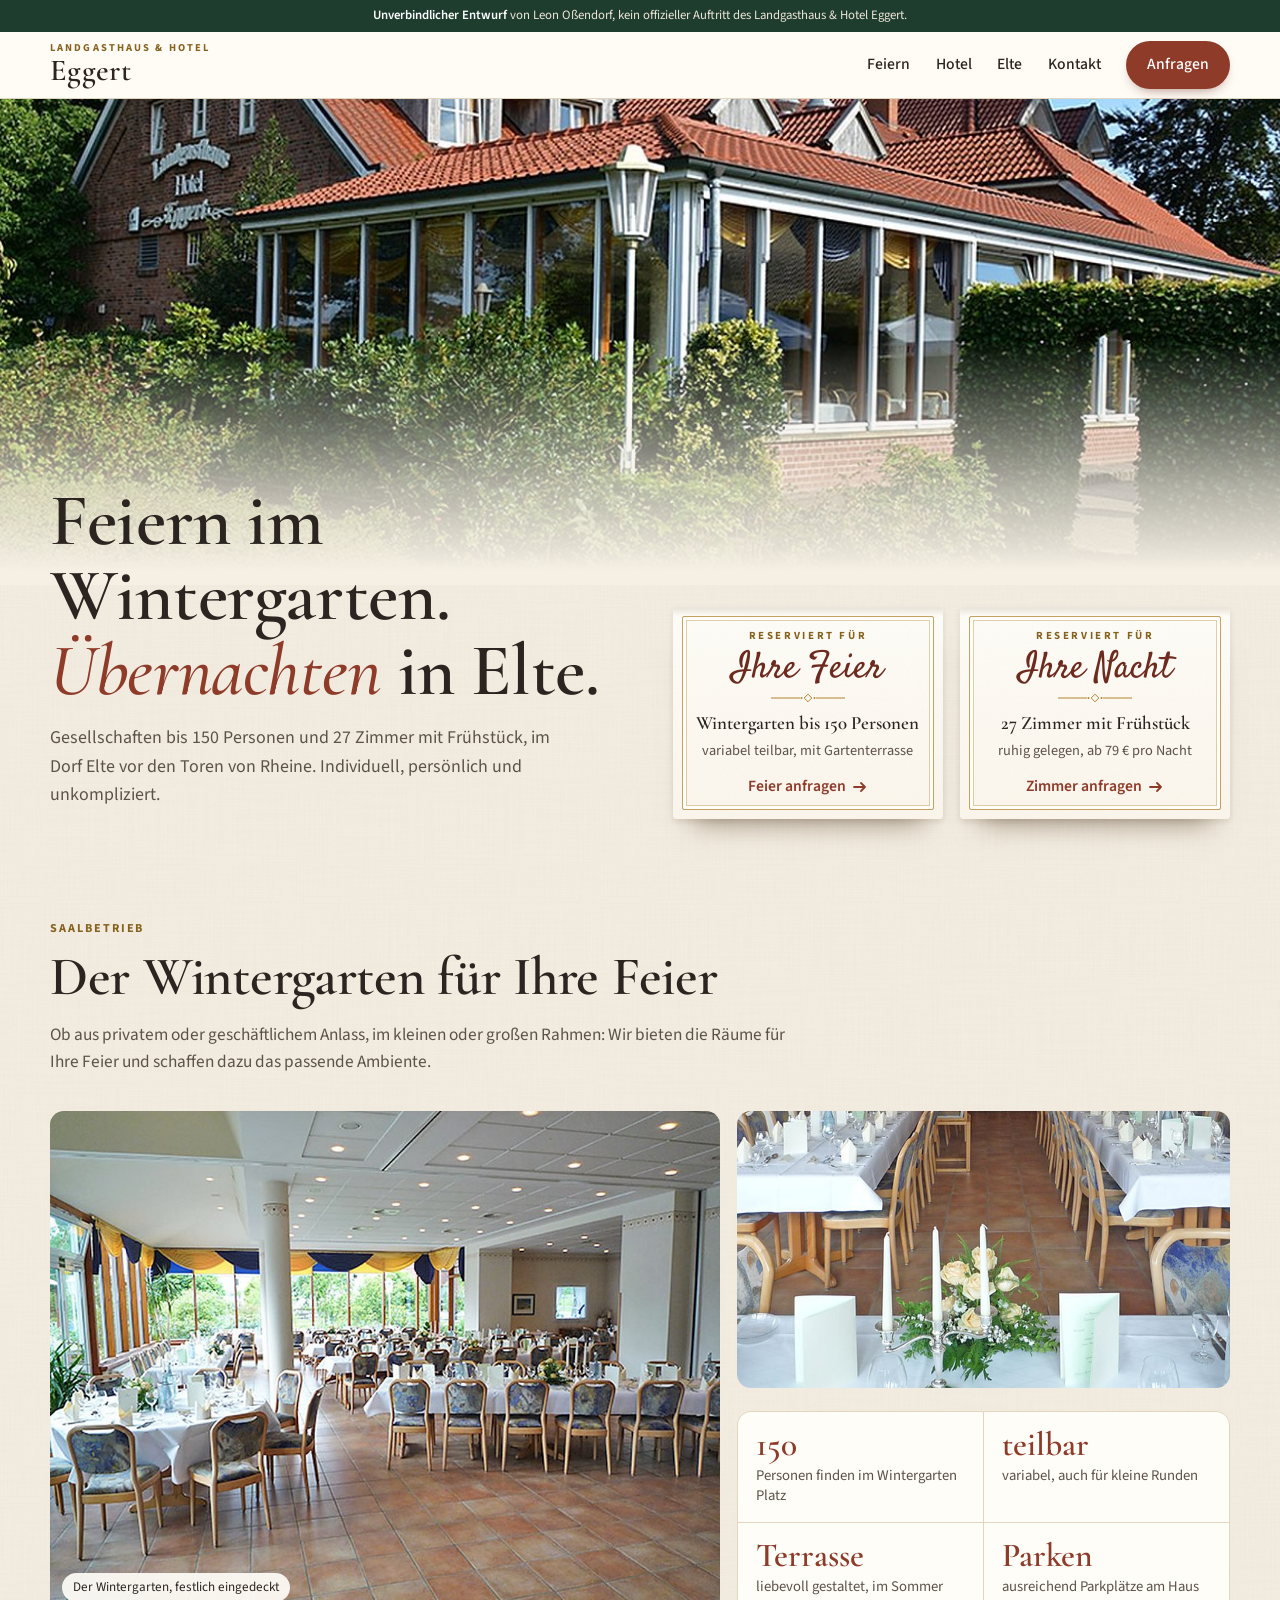
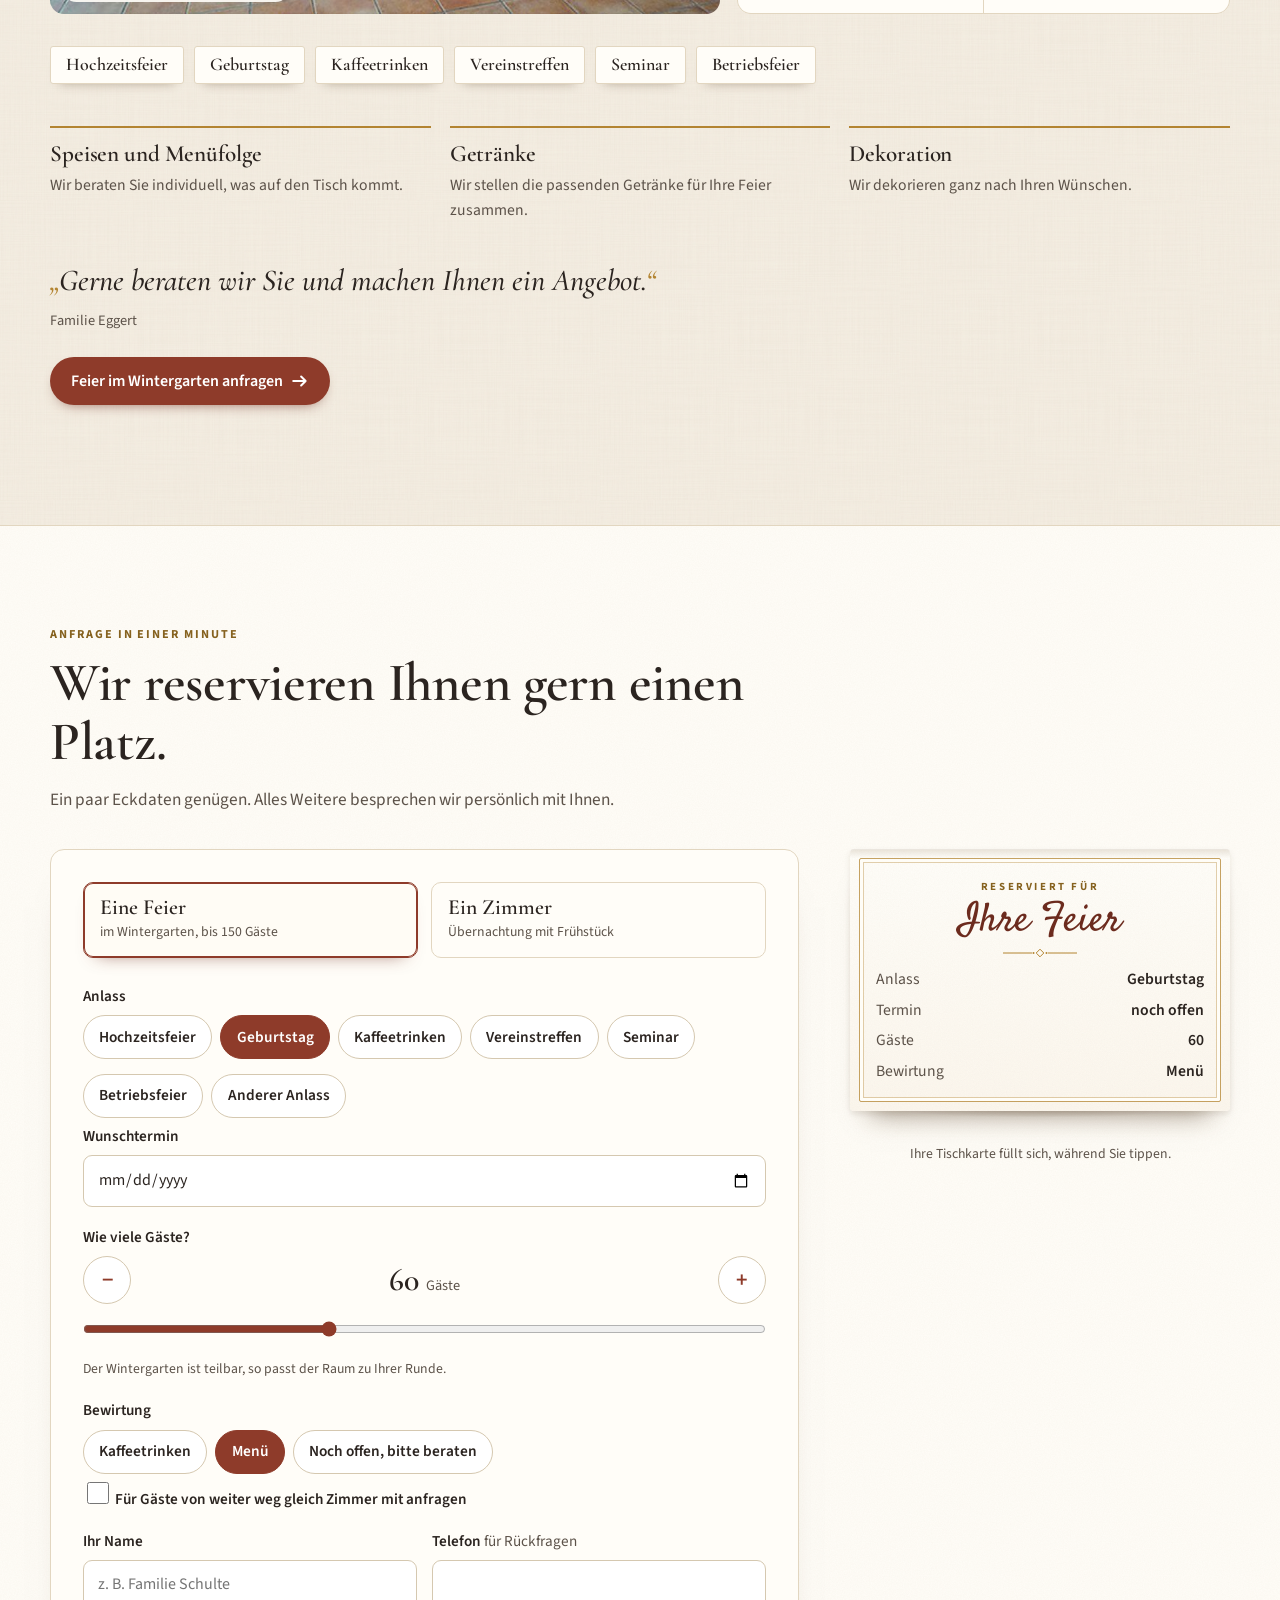
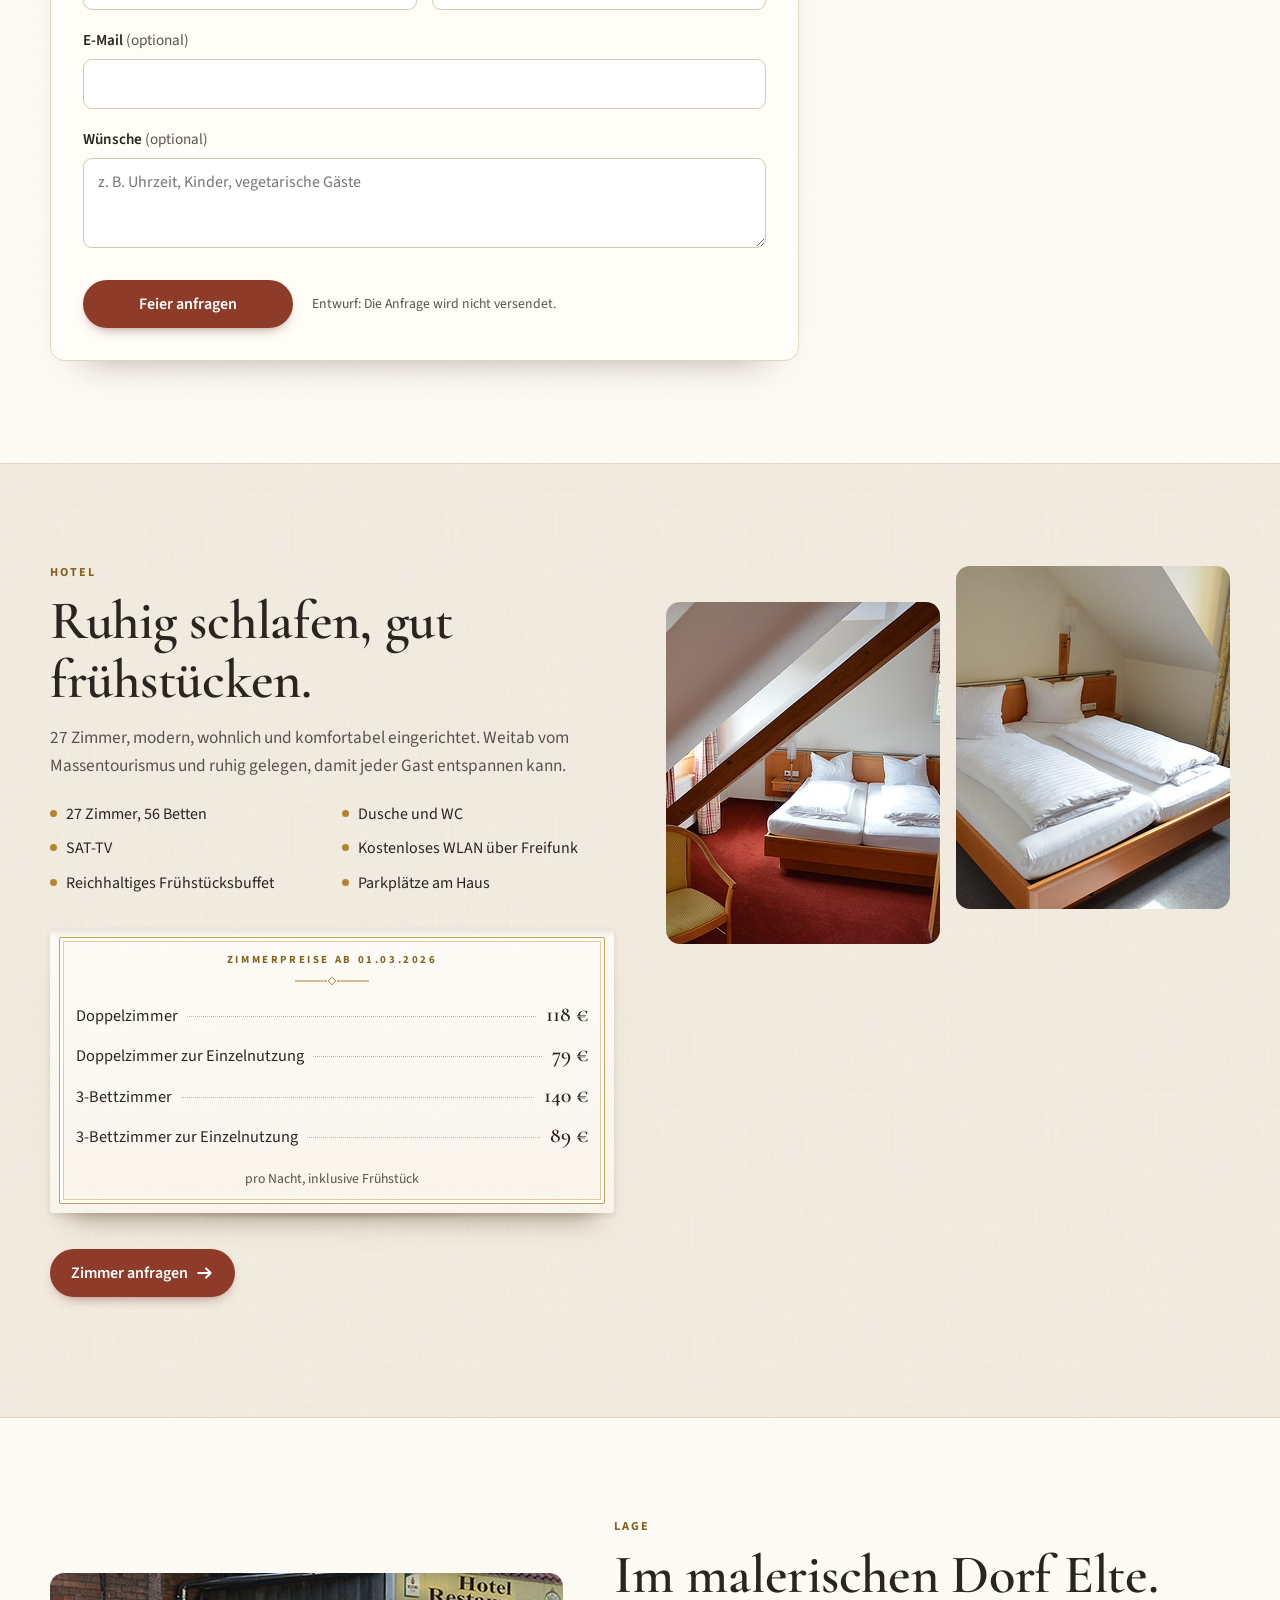
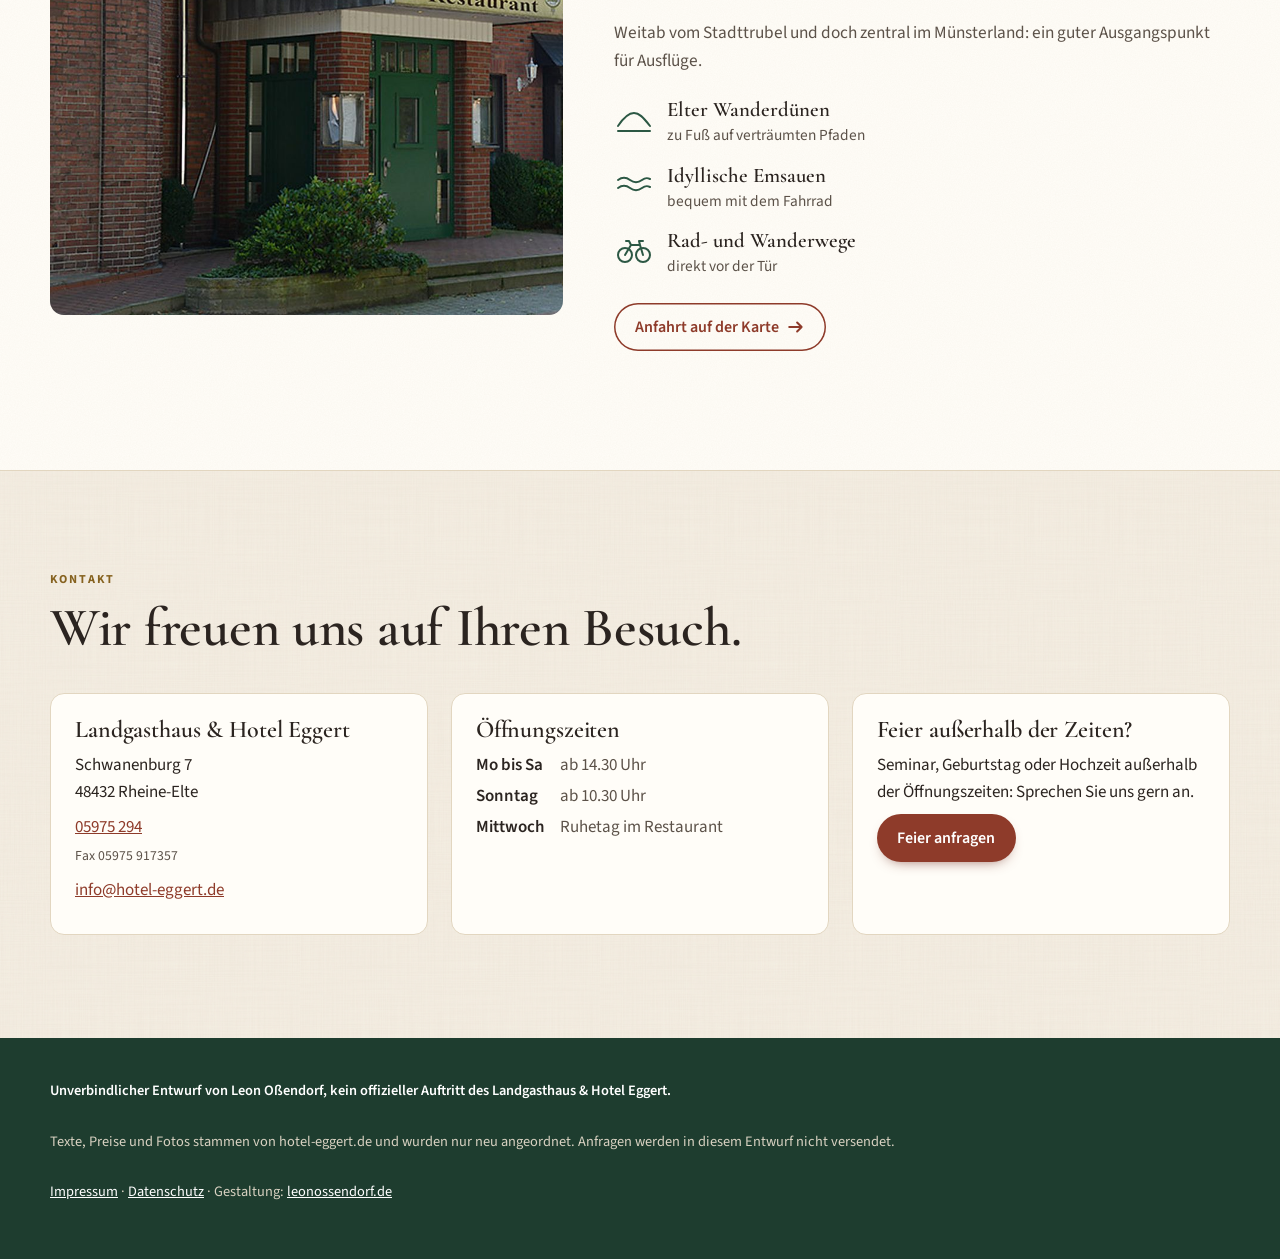
==== index.html @ f77e4fdc "Entwurf Landgasthaus & Hotel Eggert: Tischkarten-Seite mit Feier- und Zimmeranfrage Co-Authored-By: " ====
<!doctype html>
<html lang="de-DE">
<head>
<meta charset="utf-8">
<meta name="viewport" content="width=device-width, initial-scale=1">
<meta name="robots" content="noindex,nofollow">
<title>Landgasthaus &amp; Hotel Eggert, Elte: Feiern im Wintergarten und Übernachten (Entwurf)</title>
<meta name="description" content="Unverbindlicher Entwurf: Feiern im Wintergarten bis 150 Personen und 27 Hotelzimmer mit Frühstück im Landgasthaus & Hotel Eggert in Rheine-Elte.">
<meta name="theme-color" content="#FFFDF8">
<link rel="preload" href="fonts/cormorant.woff2" as="font" type="font/woff2" crossorigin>
<link rel="preload" href="fonts/satisfy.woff2" as="font" type="font/woff2" crossorigin>
<link rel="stylesheet" href="css/style.css">
<link rel="icon" href="data:image/svg+xml,%3Csvg xmlns='http://www.w3.org/2000/svg' viewBox='0 0 32 32'%3E%3Crect width='32' height='32' rx='6' fill='%238E3B2A'/%3E%3Ctext x='16' y='23' text-anchor='middle' font-family='Georgia' font-size='20' fill='%23fff'%3EE%3C/text%3E%3C/svg%3E">
</head>
<body>

<svg width="0" height="0" style="position:absolute" aria-hidden="true">
  <symbol id="zier" viewBox="0 0 74 10"><path d="M0 5h29M45 5h29" stroke="currentColor" stroke-width="1"/><path d="M37 1.2 40.8 5 37 8.8 33.2 5Z" fill="none" stroke="currentColor" stroke-width="1"/><circle cx="30.5" cy="5" r="1" fill="currentColor"/><circle cx="43.5" cy="5" r="1" fill="currentColor"/></symbol>
  <symbol id="pfeil" viewBox="0 0 16 16"><path d="M2 8h11M9 4l4 4-4 4" fill="none" stroke="currentColor" stroke-width="1.8" stroke-linecap="round" stroke-linejoin="round"/></symbol>
  <symbol id="telefon" viewBox="0 0 24 24"><path d="M6.6 3.5h2.6l1.5 4-2 1.3a11 11 0 0 0 6.5 6.5l1.3-2 4 1.5v2.6a2 2 0 0 1-2.2 2A16.5 16.5 0 0 1 4.6 5.7a2 2 0 0 1 2-2.2Z" fill="none" stroke="currentColor" stroke-width="1.8" stroke-linejoin="round"/></symbol>
  <symbol id="haken" viewBox="0 0 24 24"><circle cx="12" cy="12" r="10" fill="none" stroke="currentColor" stroke-width="1.6"/><path d="m7.5 12.3 3 3 6-6.3" fill="none" stroke="currentColor" stroke-width="1.8" stroke-linecap="round" stroke-linejoin="round"/></symbol>
</svg>

<div class="hinweis"><b>Unverbindlicher Entwurf</b> von Leon Oßendorf, kein offizieller Auftritt des Landgasthaus &amp; Hotel Eggert.</div>

<header class="kopf">
  <div class="wrap">
    <a class="marke" href="#start" aria-label="Landgasthaus und Hotel Eggert, zum Seitenanfang"><small>Landgasthaus &amp; Hotel</small><span>Eggert</span></a>
    <nav class="nav" aria-label="Hauptmenü">
      <a href="#wintergarten">Feiern</a>
      <a href="#hotel">Hotel</a>
      <a href="#elte">Elte</a>
      <a href="#kontakt">Kontakt</a>
      <a class="knopf" href="#anfrage" data-modus="feier">Anfragen</a>
    </nav>
    <a class="knopf hell tel" href="tel:+495975294"><svg aria-hidden="true"><use href="#telefon"/></svg>05975 294</a>
  </div>
</header>

<main id="start">
  <section class="hero" aria-labelledby="hero-titel">
    <div class="hero-bild">
      <img src="img/wintergarten-aussen.jpg" width="1400" height="474" alt="Der Wintergarten des Landgasthaus Eggert mit Klinkerhaus, Laterne und Hecke im Sommer">
    </div>
    <div class="wrap hero-inhalt">
      <div class="hero-text">
        <h1 id="hero-titel">Feiern im Wintergarten. <em>Übernachten</em> in Elte.</h1>
        <p class="lead">Gesellschaften bis 150 Personen und 27 Zimmer mit Frühstück, im Dorf Elte vor den Toren von Rheine. Individuell, persönlich und unkompliziert.</p>
      </div>
      <div class="karten">
        <a class="tischkarte" href="#anfrage" data-modus="feier">
          <span class="reserviert">Reserviert für</span>
          <span class="name">Ihre Feier</span>
          <svg class="zier" aria-hidden="true"><use href="#zier"/></svg>
          <span class="fakt">Wintergarten bis 150 Personen<small>variabel teilbar, mit Gartenterrasse</small></span>
          <span class="los">Feier anfragen <svg aria-hidden="true"><use href="#pfeil"/></svg></span>
        </a>
        <a class="tischkarte" href="#anfrage" data-modus="zimmer">
          <span class="reserviert">Reserviert für</span>
          <span class="name">Ihre Nacht</span>
          <svg class="zier" aria-hidden="true"><use href="#zier"/></svg>
          <span class="fakt">27 Zimmer mit Frühstück<small>ruhig gelegen, ab 79 € pro Nacht</small></span>
          <span class="los">Zimmer anfragen <svg aria-hidden="true"><use href="#pfeil"/></svg></span>
        </a>
      </div>
    </div>
  </section>

  <section class="abschnitt" id="wintergarten" aria-labelledby="wg-titel">
    <div class="wrap">
      <div class="kopfzeile">
        <span class="oberzeile">Saalbetrieb</span>
        <h2 id="wg-titel">Der Wintergarten für Ihre Feier</h2>
        <p>Ob aus privatem oder geschäftlichem Anlass, im kleinen oder großen Rahmen: Wir bieten die Räume für Ihre Feier und schaffen dazu das passende Ambiente.</p>
      </div>
      <div class="saal">
        <figure class="foto gross"><img src="img/wintergarten-saal.jpg" width="900" height="675" loading="lazy" alt="Festlich eingedeckte Tafeln im hellen Wintergarten"><figcaption>Der Wintergarten, festlich eingedeckt</figcaption></figure>
        <div class="saal-seite">
          <figure class="foto"><img src="img/festtafel.jpg" width="1400" height="474" loading="lazy" alt="Lange Festtafel mit weißen Tischdecken, Kerzen und Blumen"></figure>
          <div class="zahlen">
            <div><b>150</b><span>Personen finden im Wintergarten Platz</span></div>
            <div><b>teilbar</b><span>variabel, auch für kleine Runden</span></div>
            <div><b>Terrasse</b><span>liebevoll gestaltet, im Sommer</span></div>
            <div><b>Parken</b><span>ausreichend Parkplätze am Haus</span></div>
          </div>
        </div>
      </div>
      <ul class="anlaesse" aria-label="Anlässe">
        <li>Hochzeitsfeier</li><li>Geburtstag</li><li>Kaffeetrinken</li><li>Vereinstreffen</li><li>Seminar</li><li>Betriebsfeier</li>
      </ul>
      <div class="beratung">
        <div><h3>Speisen und Menüfolge</h3><p>Wir beraten Sie individuell, was auf den Tisch kommt.</p></div>
        <div><h3>Getränke</h3><p>Wir stellen die passenden Getränke für Ihre Feier zusammen.</p></div>
        <div><h3>Dekoration</h3><p>Wir dekorieren ganz nach Ihren Wünschen.</p></div>
      </div>
      <figure class="zitat"><blockquote>Gerne beraten wir Sie und machen Ihnen ein Angebot.</blockquote><figcaption>Familie Eggert</figcaption></figure>
      <p style="margin-top:1.6rem"><a class="knopf" href="#anfrage" data-modus="feier">Feier im Wintergarten anfragen <svg aria-hidden="true"><use href="#pfeil"/></svg></a></p>
    </div>
  </section>

  <section class="abschnitt papier" id="anfrage" aria-labelledby="anfrage-titel">
    <div class="wrap">
      <div class="kopfzeile">
        <span class="oberzeile">Anfrage in einer Minute</span>
        <h2 id="anfrage-titel">Wir reservieren Ihnen gern einen Platz.</h2>
        <p>Ein paar Eckdaten genügen. Alles Weitere besprechen wir persönlich mit Ihnen.</p>
      </div>
      <div class="anfrage-raster">
        <form class="formular" id="formular" novalidate>
          <div class="umschalter" role="group" aria-label="Was möchten Sie anfragen?">
            <button type="button" data-modus="feier" aria-pressed="true"><b>Eine Feier</b><span>im Wintergarten, bis 150 Gäste</span></button>
            <button type="button" data-modus="zimmer" aria-pressed="false"><b>Ein Zimmer</b><span>Übernachtung mit Frühstück</span></button>
          </div>

          <div data-teil="feier">
            <fieldset class="chips feld">
              <legend>Anlass</legend>
              <label><input type="radio" name="anlass" value="Hochzeitsfeier"><span>Hochzeitsfeier</span></label>
              <label><input type="radio" name="anlass" value="Geburtstag" checked><span>Geburtstag</span></label>
              <label><input type="radio" name="anlass" value="Kaffeetrinken"><span>Kaffeetrinken</span></label>
              <label><input type="radio" name="anlass" value="Vereinstreffen"><span>Vereinstreffen</span></label>
              <label><input type="radio" name="anlass" value="Seminar"><span>Seminar</span></label>
              <label><input type="radio" name="anlass" value="Betriebsfeier"><span>Betriebsfeier</span></label>
              <label><input type="radio" name="anlass" value="Anderer Anlass"><span>Anderer Anlass</span></label>
            </fieldset>
            <div class="feld">
              <label for="datum">Wunschtermin</label>
              <input type="date" id="datum" name="datum">
            </div>
            <div class="feld">
              <span class="label" id="gaeste-label">Wie viele Gäste?</span>
              <div class="gaeste">
                <button type="button" id="weniger" aria-label="Zehn Gäste weniger">−</button>
                <output id="gaeste-zahl" aria-live="polite" for="gaeste">60 <small>Gäste</small></output>
                <button type="button" id="mehr" aria-label="Zehn Gäste mehr">+</button>
              </div>
              <input type="range" id="gaeste" name="gaeste" min="10" max="150" step="5" value="60" aria-labelledby="gaeste-label">
              <p class="tipp" id="gaeste-tipp">Der Wintergarten ist teilbar, so passt der Raum zu Ihrer Runde.</p>
            </div>
            <fieldset class="chips feld">
              <legend>Bewirtung</legend>
              <label><input type="radio" name="essen" value="Kaffeetrinken"><span>Kaffeetrinken</span></label>
              <label><input type="radio" name="essen" value="Menü" checked><span>Menü</span></label>
              <label><input type="radio" name="essen" value="Bitte beraten"><span>Noch offen, bitte beraten</span></label>
            </fieldset>
            <div class="feld">
              <label class="check"><input type="checkbox" id="mitzimmer" name="mitzimmer"> <span>Für Gäste von weiter weg gleich Zimmer mit anfragen</span></label>
            </div>
          </div>

          <div data-teil="zimmer" hidden>
            <div class="zwei">
              <div class="feld"><label for="anreise">Anreise</label><input type="date" id="anreise" name="anreise"></div>
              <div class="feld"><label for="abreise">Abreise</label><input type="date" id="abreise" name="abreise"></div>
            </div>
            <div class="zwei">
              <div class="feld">
                <label for="zimmerart">Zimmer</label>
                <select id="zimmerart" name="zimmerart">
                  <option value="118" data-kurz="Doppelzimmer">Doppelzimmer (118 €)</option>
                  <option value="79" data-kurz="DZ zur Einzelnutzung">Doppelzimmer zur Einzelnutzung (79 €)</option>
                  <option value="140" data-kurz="3-Bettzimmer">3-Bettzimmer (140 €)</option>
                  <option value="89" data-kurz="3-Bett zur Einzelnutzung">3-Bettzimmer zur Einzelnutzung (89 €)</option>
                </select>
              </div>
              <div class="feld">
                <label for="anzahl">Anzahl Zimmer</label>
                <select id="anzahl" name="anzahl"><option>1</option><option>2</option><option>3</option><option>4</option><option>5</option><option>6</option><option>8</option><option>10</option></select>
              </div>
            </div>
            <p class="tipp klein" style="margin-top:-.4rem">Preise pro Zimmer und Nacht, inklusive reichhaltigem Frühstück.</p>
          </div>

          <div class="zwei">
            <div class="feld"><label for="name">Ihr Name</label><input type="text" id="name" name="name" autocomplete="name" placeholder="z. B. Familie Schulte"></div>
            <div class="feld"><label for="telefon">Telefon <span class="opt">für Rückfragen</span></label><input type="tel" id="telefon" name="telefon" autocomplete="tel"></div>
          </div>
          <div class="feld"><label for="mail">E-Mail <span class="opt">(optional)</span></label><input type="email" id="mail" name="mail" autocomplete="email"></div>
          <div class="feld"><label for="wunsch">Wünsche <span class="opt">(optional)</span></label><textarea id="wunsch" name="wunsch" placeholder="z. B. Uhrzeit, Kinder, vegetarische Gäste"></textarea></div>

          <div class="senden">
            <button class="knopf" type="submit" id="senden-knopf">Feier anfragen</button>
            <p class="klein">Entwurf: Die Anfrage wird nicht versendet.</p>
          </div>
          <div class="bestaetigt" id="bestaetigt" role="status" hidden>
            <svg aria-hidden="true"><use href="#haken"/></svg>
            <div><b>So käme Ihre Anfrage an.</b><br>Später landet sie sortiert bei info@hotel-eggert.de. In diesem Entwurf wird nichts verschickt.</div>
          </div>
        </form>

        <aside class="vorschau" aria-label="Ihre Tischkarte, Vorschau der Anfrage">
          <div class="tischkarte">
            <span class="reserviert" id="v-titel">Reserviert für</span>
            <span class="name" id="v-name">Ihre Feier</span>
            <svg class="zier" aria-hidden="true"><use href="#zier"/></svg>
            <dl id="v-liste"></dl>
            <div class="preis" id="v-preis" hidden><span>Richtwert inkl. Frühstück</span><b id="v-summe">–</b></div>
          </div>
          <div class="tischfuss" aria-hidden="true"></div>
          <p class="unter">Ihre Tischkarte füllt sich, während Sie tippen.</p>
        </aside>
      </div>
    </div>
  </section>

  <section class="abschnitt" id="hotel" aria-labelledby="hotel-titel">
    <div class="wrap hotel">
      <div>
        <span class="oberzeile">Hotel</span>
        <h2 id="hotel-titel">Ruhig schlafen, gut frühstücken.</h2>
        <p class="lead" style="color:var(--tinte-2);font-size:1.08rem;margin-top:.9rem">27 Zimmer, modern, wohnlich und komfortabel eingerichtet. Weitab vom Massentourismus und ruhig gelegen, damit jeder Gast entspannen kann.</p>
        <ul class="ausstattung">
          <li>27 Zimmer, 56 Betten</li>
          <li>Dusche und WC</li>
          <li>SAT-TV</li>
          <li>Kostenloses WLAN über Freifunk</li>
          <li>Reichhaltiges Frühstücksbuffet</li>
          <li>Parkplätze am Haus</li>
        </ul>
        <div class="preiskarte">
          <div class="tischkarte">
            <span class="reserviert">Zimmerpreise ab 01.03.2026</span>
            <svg class="zier" aria-hidden="true" style="margin-top:.6rem"><use href="#zier"/></svg>
            <ul class="preisliste">
              <li><span>Doppelzimmer</span><b>118 €</b></li>
              <li><span>Doppelzimmer zur Einzelnutzung</span><b>79 €</b></li>
              <li><span>3-Bettzimmer</span><b>140 €</b></li>
              <li><span>3-Bettzimmer zur Einzelnutzung</span><b>89 €</b></li>
            </ul>
            <p class="klein">pro Nacht, inklusive Frühstück</p>
          </div>
          <div class="tischfuss" aria-hidden="true"></div>
        </div>
        <p style="margin-top:1.4rem"><a class="knopf" href="#anfrage" data-modus="zimmer">Zimmer anfragen <svg aria-hidden="true"><use href="#pfeil"/></svg></a></p>
      </div>
      <div class="hotel-bilder">
        <figure class="foto"><img src="img/zimmer-1.jpg" width="900" height="675" loading="lazy" alt="Doppelzimmer mit Holzbalken und Sessel unter dem Dach"></figure>
        <figure class="foto"><img src="img/zimmer-2.jpg" width="900" height="675" loading="lazy" alt="Helles Doppelzimmer mit weißer Bettwäsche"></figure>
      </div>
    </div>
  </section>

  <section class="abschnitt papier" id="elte" aria-labelledby="elte-titel">
    <div class="wrap elte">
      <figure class="foto"><img src="img/eingang.jpg" width="900" height="575" loading="lazy" alt="Eingang des Landgasthaus Eggert mit grünen Türen und Klinkerfassade"></figure>
      <div>
        <span class="oberzeile">Lage</span>
        <h2 id="elte-titel">Im malerischen Dorf Elte.</h2>
        <p style="color:var(--tinte-2);font-size:1.08rem;margin-top:.9rem">Weitab vom Stadttrubel und doch zentral im Münsterland: ein guter Ausgangspunkt für Ausflüge.</p>
        <ul class="orte">
          <li><svg viewBox="0 0 40 40" aria-hidden="true"><path d="M4 28c6-9 11-13 16-13s9 4 16 13" fill="none" stroke="currentColor" stroke-width="2" stroke-linecap="round"/><path d="M4 33h32" stroke="currentColor" stroke-width="2" stroke-linecap="round"/></svg><div><b>Elter Wanderdünen</b><span>zu Fuß auf verträumten Pfaden</span></div></li>
          <li><svg viewBox="0 0 40 40" aria-hidden="true"><path d="M4 16c4-3 8-3 12 0s8 3 12 0 6-2 8-1M4 24c4-3 8-3 12 0s8 3 12 0 6-2 8-1" fill="none" stroke="currentColor" stroke-width="2" stroke-linecap="round"/></svg><div><b>Idyllische Emsauen</b><span>bequem mit dem Fahrrad</span></div></li>
          <li><svg viewBox="0 0 40 40" aria-hidden="true"><circle cx="11" cy="26" r="7" fill="none" stroke="currentColor" stroke-width="2"/><circle cx="29" cy="26" r="7" fill="none" stroke="currentColor" stroke-width="2"/><path d="M11 26l6-10h9l3 10M17 16l-2-4h-3M26 16l-1-4h4" fill="none" stroke="currentColor" stroke-width="2" stroke-linecap="round" stroke-linejoin="round"/></svg><div><b>Rad- und Wanderwege</b><span>direkt vor der Tür</span></div></li>
        </ul>
        <p style="margin-top:1.4rem"><a class="knopf hell" href="https://www.openstreetmap.org/search?query=Schwanenburg%207%2C%2048432%20Rheine" target="_blank" rel="noopener">Anfahrt auf der Karte <svg aria-hidden="true"><use href="#pfeil"/></svg></a></p>
      </div>
    </div>
  </section>

  <section class="abschnitt" id="kontakt" aria-labelledby="kontakt-titel">
    <div class="wrap">
      <div class="kopfzeile">
        <span class="oberzeile">Kontakt</span>
        <h2 id="kontakt-titel">Wir freuen uns auf Ihren Besuch.</h2>
      </div>
      <div class="kontakt">
        <div>
          <h3>Landgasthaus &amp; Hotel Eggert</h3>
          <p>Schwanenburg 7<br>48432 Rheine-Elte</p>
          <p><a href="tel:+495975294">05975 294</a><br><span class="klein">Fax 05975 917357</span></p>
          <p><a href="mailto:info@hotel-eggert.de">info@hotel-eggert.de</a></p>
        </div>
        <div>
          <h3>Öffnungszeiten</h3>
          <dl class="zeiten">
            <dt>Mo bis Sa</dt><dd>ab 14.30 Uhr</dd>
            <dt>Sonntag</dt><dd>ab 10.30 Uhr</dd>
            <dt>Mittwoch</dt><dd>Ruhetag im Restaurant</dd>
          </dl>
        </div>
        <div>
          <h3>Feier außerhalb der Zeiten?</h3>
          <p>Seminar, Geburtstag oder Hochzeit außerhalb der Öffnungszeiten: Sprechen Sie uns gern an.</p>
          <p><a class="knopf" href="#anfrage" data-modus="feier">Feier anfragen</a></p>
        </div>
      </div>
    </div>
  </section>
</main>

<footer class="fuss">
  <div class="wrap">
    <p class="entwurf">Unverbindlicher Entwurf von Leon Oßendorf, kein offizieller Auftritt des Landgasthaus &amp; Hotel Eggert.</p>
    <p>Texte, Preise und Fotos stammen von hotel-eggert.de und wurden nur neu angeordnet. Anfragen werden in diesem Entwurf nicht versendet.</p>
    <p><a href="impressum.html">Impressum</a> · <a href="datenschutz.html">Datenschutz</a> · Gestaltung: <a href="https://leonossendorf.de">leonossendorf.de</a></p>
  </div>
</footer>

<div class="daumen" id="daumen">
  <a class="knopf hell" href="tel:+495975294"><svg aria-hidden="true"><use href="#telefon"/></svg>Anrufen</a>
  <a class="knopf" href="#anfrage" data-modus="feier">Feier oder Zimmer anfragen</a>
</div>

<script src="js/main.js"></script>
</body>
</html>
---- css/style.css ----
@font-face { font-family: "Cormorant"; src: url("../fonts/cormorant.woff2") format("woff2"); font-weight: 300 700; font-display: swap; }
@font-face { font-family: "Cormorant"; src: url("../fonts/cormorant-italic.woff2") format("woff2"); font-weight: 300 700; font-style: italic; font-display: swap; }
@font-face { font-family: "Source Sans"; src: url("../fonts/sourcesans.woff2") format("woff2"); font-weight: 200 900; font-display: swap; }
@font-face { font-family: "Satisfy"; src: url("../fonts/satisfy.woff2") format("woff2"); font-weight: 400; font-display: swap; }

:root {
  --leinen: #F5EFE4;
  --leinen-2: #EDE4D4;
  --papier: #FFFDF8;
  --tinte: #2B2420;
  --tinte-2: #5C5249;
  --klinker: #8E3B2A;
  --klinker-d: #6C2B1E;
  --gold: #B38431;
  --gold-text: #86621F;
  --gold-hell: #DCC085;
  --tuer: #2C5844;
  --tuer-d: #1E3D2F;
  --rand: #E2D6C0;
  --papier-rauschen: url("data:image/svg+xml,%3Csvg xmlns='http://www.w3.org/2000/svg' width='240' height='240'%3E%3Cfilter id='n'%3E%3CfeTurbulence type='fractalNoise' baseFrequency='.85' numOctaves='3' stitchTiles='stitch'/%3E%3CfeColorMatrix values='0 0 0 0 .45 0 0 0 0 .36 0 0 0 0 .22 0 0 0 .06 0'/%3E%3C/filter%3E%3Crect width='240' height='240' filter='url(%23n)'/%3E%3C/svg%3E");
  --leinen-struktur: url("data:image/svg+xml,%3Csvg xmlns='http://www.w3.org/2000/svg' width='300' height='300'%3E%3Cfilter id='l'%3E%3CfeTurbulence type='fractalNoise' baseFrequency='.9 .012' numOctaves='2' seed='4' stitchTiles='stitch'/%3E%3CfeColorMatrix values='0 0 0 0 .5 0 0 0 0 .42 0 0 0 0 .3 0 0 0 .07 0'/%3E%3C/filter%3E%3Crect width='300' height='300' filter='url(%23l)'/%3E%3Crect width='300' height='300' filter='url(%23l)' transform='rotate(90 150 150)'/%3E%3C/svg%3E");
  --schatten-karte: 0 1px 0 rgba(255,255,255,.9) inset, 0 22px 26px -20px rgba(70,45,20,.55), 0 3px 6px rgba(70,45,20,.10);
  --rund: 14px;
}

* { box-sizing: border-box; }
html { scroll-behavior: smooth; -webkit-text-size-adjust: 100%; }
@media (prefers-reduced-motion: reduce) { html { scroll-behavior: auto; } *, *::before, *::after { animation: none !important; transition: none !important; } }
body { margin: 0; font: 400 17px/1.6 "Source Sans", system-ui, sans-serif; color: var(--tinte); background: var(--leinen) var(--leinen-struktur); }
img { max-width: 100%; display: block; }
a { color: var(--klinker); }
h1, h2, h3 { font-family: "Cormorant", Georgia, serif; font-weight: 600; line-height: 1.08; margin: 0; color: var(--tinte); letter-spacing: -.005em; }
h2 { font-size: clamp(2.2rem, 5.4vw, 3.4rem); }
h3 { font-size: 1.6rem; }
p { margin: 0 0 1em; }
.wrap { width: min(1180px, 100% - 40px); margin-inline: auto; }
.klein { font-size: .86rem; color: var(--tinte-2); }
.oberzeile { display: block; font: 700 .76rem/1.2 "Source Sans", sans-serif; letter-spacing: .16em; text-transform: uppercase; color: var(--gold-text); margin-bottom: .7rem; }
.sr { position: absolute; width: 1px; height: 1px; overflow: hidden; clip: rect(0 0 0 0); white-space: nowrap; }

/* Entwurf-Hinweis */
.hinweis { background: var(--tuer-d); color: #EDE6D6; font-size: .8rem; text-align: center; padding: .45rem 1rem; line-height: 1.35; }
.hinweis b { color: #fff; font-weight: 600; }

/* Kopf */
.kopf { position: sticky; top: 0; z-index: 30; background: rgba(255,253,248,.94); backdrop-filter: saturate(1.2) blur(8px); -webkit-backdrop-filter: saturate(1.2) blur(8px); border-bottom: 1px solid var(--rand); }
.kopf .wrap { display: flex; align-items: center; justify-content: space-between; gap: 1rem; min-height: 66px; }
.marke { text-decoration: none; color: var(--tinte); display: flex; flex-direction: column; line-height: 1; }
.marke small { font: 700 .66rem/1 "Source Sans", sans-serif; letter-spacing: .2em; text-transform: uppercase; color: var(--gold-text); }
.marke span { font: 600 1.9rem/1 "Cormorant", serif; margin-top: .2rem; letter-spacing: .01em; }
.nav { display: flex; align-items: center; gap: 1.6rem; }
.nav a { color: var(--tinte); text-decoration: none; font-weight: 500; font-size: .98rem; }
.nav a:hover { color: var(--klinker); }
.nav a.knopf, .nav a.knopf:hover { color: #fff; }
.knopf { display: inline-flex; align-items: center; justify-content: center; gap: .5rem; min-height: 48px; padding: .7rem 1.3rem; border-radius: 999px; border: 0; background: var(--klinker); color: #fff; font: 600 1rem/1 "Source Sans", sans-serif; text-decoration: none; cursor: pointer; transition: background-color .25s ease, transform .25s ease, box-shadow .25s ease; box-shadow: 0 6px 14px -8px rgba(110,43,30,.8); }
.knopf:hover { background: var(--klinker-d); transform: translateY(-1px); }
.knopf:focus-visible, .nav a:focus-visible, button:focus-visible, input:focus-visible, select:focus-visible, textarea:focus-visible { outline: 3px solid var(--gold); outline-offset: 2px; }
.knopf.hell { background: transparent; color: var(--klinker); box-shadow: inset 0 0 0 1.5px var(--klinker); }
.knopf.hell:hover { background: rgba(142,59,42,.07); }
.knopf svg { width: 18px; height: 18px; flex: none; }
.kopf .tel { display: none; }
@media (max-width: 900px) { .nav a:not(.knopf) { display: none; } }
@media (max-width: 560px) { .kopf .knopf { display: none; } .kopf .tel { display: inline-flex; min-height: 44px; padding: .55rem 1rem; } .marke span { font-size: 1.65rem; } }

/* Hero */
.hero { position: relative; }
.hero-bild { position: relative; height: clamp(210px, 38vw, 500px); overflow: hidden; }
.hero-bild img { width: 100%; height: 100%; object-fit: cover; object-position: 42% 55%; }
.hero-bild::after { content: ""; position: absolute; inset: 0; background: linear-gradient(180deg, rgba(245,239,228,0) 50%, rgba(245,239,228,.72) 80%, var(--leinen) 97%); }
.hero-bild .bildnachweis { position: absolute; right: 12px; top: 10px; z-index: 2; font-size: .7rem; color: #fff; background: rgba(30,25,20,.45); padding: .15rem .5rem; border-radius: 99px; }
.hero-inhalt { position: relative; margin-top: clamp(-130px, -8vw, -40px); z-index: 2; display: grid; grid-template-columns: 1.05fr 1fr; gap: clamp(1.4rem, 3vw, 3rem); align-items: end; }
.hero h1 { font-size: clamp(2.5rem, 6.2vw, 4.6rem); line-height: 1.02; font-weight: 600; }
.hero h1 em { font-style: italic; font-weight: 500; color: var(--klinker); }
.hero .lead { font-size: 1.12rem; color: var(--tinte-2); margin: 1rem 0 0; max-width: 33rem; }
.hero-text { padding-bottom: .6rem; }
.karten { display: grid; grid-template-columns: 1fr 1fr; gap: 1.1rem; }
@media (max-width: 900px) {
  .hero-inhalt { grid-template-columns: 1fr; margin-top: -54px; }
  .hero-bild { height: 230px; }
}
@media (max-width: 560px) {
  .hero-bild { height: 188px; }
  .hero h1 { font-size: 2.35rem; }
  .hero .lead { font-size: 1rem; margin-top: .6rem; }
  .karten { gap: .75rem; }
}

/* Tischkarte: das Leitmotiv */
.tischkarte { position: relative; display: block; text-decoration: none; color: var(--tinte); background: var(--papier-rauschen), linear-gradient(180deg, #FFFEFA 0%, #FCF7EE 100%); border-radius: 4px; padding: 1.55rem 1.25rem 1.25rem; box-shadow: var(--schatten-karte); transition: transform .35s cubic-bezier(.2,.7,.3,1), box-shadow .35s ease; }
.tischkarte::before { content: ""; position: absolute; left: 0; right: 0; top: 0; height: 9px; border-radius: 4px 4px 0 0; background: linear-gradient(180deg, rgba(120,88,44,.16), rgba(120,88,44,0)); pointer-events: none; }
.tischkarte::after { content: ""; position: absolute; inset: 9px; border: 1px solid rgba(179,132,49,.75); box-shadow: inset 0 0 0 3px #FFFDF7, inset 0 0 0 4px rgba(179,132,49,.38); border-radius: 2px; pointer-events: none; }
a.tischkarte:hover { transform: translateY(-3px); box-shadow: 0 1px 0 rgba(255,255,255,.9) inset, 0 28px 30px -22px rgba(70,45,20,.6), 0 4px 8px rgba(70,45,20,.12); }
.tischkarte .reserviert { display: block; text-align: center; font: 700 .68rem/1 "Source Sans", sans-serif; letter-spacing: .24em; text-transform: uppercase; color: var(--gold-text); }
.tischkarte .name { display: block; text-align: center; font: 400 2.3rem/1.15 "Satisfy", cursive; color: var(--klinker-d); margin: .35rem 0 .2rem; }
.tischkarte .zier { display: block; width: 74px; height: 10px; margin: 0 auto .55rem; color: var(--gold); }
.tischkarte .fakt { display: block; text-align: center; font: 600 1.18rem/1.25 "Cormorant", serif; color: var(--tinte); }
.tischkarte .fakt small { display: block; font: 400 .9rem/1.35 "Source Sans", sans-serif; color: var(--tinte-2); margin-top: .3rem; }
.tischkarte .los { display: flex; align-items: center; justify-content: center; gap: .4rem; margin-top: .9rem; font-weight: 600; color: var(--klinker); font-size: .98rem; }
.tischkarte .los svg { width: 16px; height: 16px; transition: transform .35s ease; }
a.tischkarte:hover .los svg { transform: translateX(3px); }
.hero .tischkarte { opacity: 0; transform: translateY(10px); animation: hinstellen .8s cubic-bezier(.2,.7,.3,1) forwards; }
.hero .tischkarte:nth-child(2) { animation-delay: .14s; }
.hero a.tischkarte:hover { transform: translateY(-3px); }
@keyframes hinstellen { to { opacity: 1; transform: none; } }
@media (max-width: 560px) {
  .tischkarte { padding: 1.2rem .8rem 1rem; }
  .tischkarte::after { inset: 7px; }
  .tischkarte .reserviert { font-size: .6rem; letter-spacing: .18em; }
  .tischkarte .name { font-size: 1.85rem; }
  .tischkarte .fakt { font-size: 1.02rem; }
  .hero .tischkarte .fakt small { display: none; }
  .tischkarte .los { font-size: .92rem; margin-top: .6rem; }
}

/* Abschnitte */
.abschnitt { padding: clamp(3.6rem, 8vw, 6.5rem) 0; }
.abschnitt.papier { background: var(--papier) var(--papier-rauschen); border-block: 1px solid var(--rand); }
.kopfzeile { max-width: 46rem; margin-bottom: 2.2rem; }
.kopfzeile p { color: var(--tinte-2); font-size: 1.08rem; margin-top: .9rem; }

/* Wintergarten */
.saal { display: grid; grid-template-columns: 1.35fr 1fr; gap: 1.4rem; align-items: stretch; }
.foto { position: relative; margin: 0; border-radius: var(--rund); overflow: hidden; background: var(--leinen-2); }
.foto img { width: 100%; height: 100%; object-fit: cover; }
.foto figcaption { position: absolute; left: 12px; bottom: 12px; background: rgba(255,253,248,.92); color: var(--tinte); font-size: .82rem; padding: .25rem .7rem; border-radius: 99px; }
.saal .gross { aspect-ratio: 4 / 3; }
.saal-seite { display: grid; grid-template-rows: auto 1fr; gap: 1.4rem; }
.saal-seite .foto { aspect-ratio: 16 / 9; }
.zahlen { display: grid; grid-template-columns: 1fr 1fr; gap: 1px; background: var(--rand); border: 1px solid var(--rand); border-radius: var(--rund); overflow: hidden; }
.zahlen div { background: var(--papier); padding: 1rem 1.1rem; }
.zahlen b { display: block; font: 600 2.1rem/1 "Cormorant", serif; color: var(--klinker); }
.zahlen span { font-size: .92rem; color: var(--tinte-2); line-height: 1.35; display: block; margin-top: .3rem; }
.anlaesse { display: flex; flex-wrap: wrap; gap: .6rem; margin: 2rem 0 0; padding: 0; list-style: none; }
.anlaesse li { background: var(--papier); border: 1px solid var(--rand); border-radius: 3px; padding: .45rem .95rem; font: 600 1.12rem/1.2 "Cormorant", serif; box-shadow: 0 8px 12px -10px rgba(70,45,20,.45); }
.beratung { margin-top: 2.6rem; display: grid; grid-template-columns: repeat(3, 1fr); gap: 1.2rem; }
.beratung div { border-top: 2px solid var(--gold); padding-top: .9rem; }
.beratung h3 { font-size: 1.45rem; }
.beratung p { color: var(--tinte-2); margin: .35rem 0 0; font-size: .98rem; }
.zitat { margin: 2.4rem 0 0; max-width: 40rem; }
.zitat blockquote { margin: 0; font: italic 500 clamp(1.4rem, 3vw, 1.9rem)/1.3 "Cormorant", serif; color: var(--tinte); }
.zitat blockquote::before { content: "„"; color: var(--gold); }
.zitat blockquote::after { content: "“"; color: var(--gold); }
.zitat figcaption { font-size: .9rem; color: var(--tinte-2); margin-top: .5rem; }
@media (max-width: 900px) { .saal { grid-template-columns: 1fr; } .beratung { grid-template-columns: 1fr; gap: 1rem; } }

/* Anfrage */
.anfrage-raster { display: grid; grid-template-columns: 1fr 380px; gap: clamp(1.5rem, 4vw, 3.5rem); align-items: start; }
.umschalter { display: grid; grid-template-columns: 1fr 1fr; gap: .8rem; margin-bottom: 1.6rem; }
.umschalter button { font: inherit; text-align: left; cursor: pointer; border: 1px solid var(--rand); background: var(--papier); border-radius: 10px; padding: .85rem 1rem; color: var(--tinte); display: flex; flex-direction: column; gap: .1rem; transition: border-color .25s ease, box-shadow .25s ease, background-color .25s ease; }
.umschalter button b { font: 600 1.35rem/1.1 "Cormorant", serif; }
.umschalter button span { font-size: .86rem; color: var(--tinte-2); }
.umschalter button[aria-pressed="true"] { border-color: var(--klinker); box-shadow: inset 0 0 0 1px var(--klinker), 0 10px 18px -14px rgba(110,43,30,.7); background: #FFFCF5; }
.formular { background: var(--papier); border: 1px solid var(--rand); border-radius: var(--rund); padding: clamp(1.2rem, 3vw, 2rem); box-shadow: 0 24px 40px -34px rgba(70,45,20,.6); }
.feld { margin-bottom: 1.15rem; }
.feld > label, .feld > .label { display: block; font-weight: 600; font-size: .95rem; margin-bottom: .4rem; }
.feld .opt { font-weight: 400; color: var(--tinte-2); }
input[type=text], input[type=tel], input[type=email], input[type=date], select, textarea { width: 100%; font: inherit; font-size: 1rem; color: var(--tinte); background: #fff; border: 1px solid #D5C8B0; border-radius: 9px; padding: .7rem .85rem; min-height: 48px; transition: border-color .2s ease, box-shadow .2s ease; }
input:focus, select:focus, textarea:focus { border-color: var(--gold); box-shadow: 0 0 0 3px rgba(179,132,49,.18); outline: none; }
textarea { min-height: 90px; resize: vertical; }
.zwei { display: grid; grid-template-columns: 1fr 1fr; gap: .9rem; }
.chips { display: flex; flex-wrap: wrap; gap: .5rem; border: 0; padding: 0; margin: 0; }
.chips legend { font-weight: 600; font-size: .95rem; margin-bottom: .45rem; padding: 0; }
.chips label { position: relative; cursor: pointer; }
.chips input { position: absolute; opacity: 0; inset: 0; margin: 0; cursor: pointer; }
.chips span { display: inline-flex; align-items: center; min-height: 44px; padding: .45rem .95rem; border-radius: 99px; border: 1px solid #D5C8B0; background: #fff; font-size: .96rem; transition: background-color .2s ease, border-color .2s ease, color .2s ease; }
.chips input:checked + span { background: var(--klinker); border-color: var(--klinker); color: #fff; }
.chips input:focus-visible + span { outline: 3px solid var(--gold); outline-offset: 2px; }
.gaeste { display: grid; grid-template-columns: 48px 1fr 48px; align-items: center; gap: .6rem; }
.gaeste button { width: 48px; height: 48px; border-radius: 50%; border: 1px solid #D5C8B0; background: #fff; font: 600 1.4rem/1 "Source Sans", sans-serif; color: var(--klinker); cursor: pointer; }
.gaeste output { text-align: center; font: 600 2rem/1 "Cormorant", serif; }
.gaeste output small { font: 400 .9rem "Source Sans", sans-serif; color: var(--tinte-2); }
input[type=range] { width: 100%; accent-color: var(--klinker); margin: .7rem 0 .2rem; height: 28px; }
.feld .tipp { font-size: .86rem; color: var(--tinte-2); margin: .35rem 0 0; }
.check { display: flex; gap: .7rem; align-items: flex-start; cursor: pointer; font-size: .98rem; }
.check input { width: 22px; height: 22px; margin-top: .1rem; accent-color: var(--klinker); flex: none; }
.senden { display: flex; flex-wrap: wrap; align-items: center; gap: .8rem 1.2rem; margin-top: 1.4rem; }
.senden .knopf { min-width: 210px; }
.senden .klein { margin: 0; }
[hidden] { display: none !important; }

/* Live-Tischkarte */
.vorschau { position: sticky; top: 96px; }
.vorschau .tischkarte { padding: 2.1rem 1.6rem 1.7rem; }
.vorschau .name { font-size: 2.5rem; min-height: 2.9rem; overflow-wrap: anywhere; }
.vorschau dl { margin: .2rem 0 0; display: grid; grid-template-columns: auto 1fr; gap: .35rem .9rem; font-size: .98rem; }
.vorschau dt { color: var(--tinte-2); }
.vorschau dd { margin: 0; font-weight: 600; text-align: right; }
.vorschau .preis { margin-top: 1rem; padding-top: .8rem; border-top: 1px dashed var(--gold-hell); display: flex; justify-content: space-between; align-items: baseline; gap: 1rem; }
.vorschau .preis b { font: 600 1.7rem/1 "Cormorant", serif; color: var(--klinker); }
.vorschau .preis span { font-size: .84rem; color: var(--tinte-2); }
.vorschau .unter { text-align: center; font-size: .86rem; color: var(--tinte-2); margin: 1.1rem .5rem 0; }
.tischfuss { height: 18px; margin: -4px 8% 0; background: radial-gradient(50% 60% at 50% 0, rgba(70,45,20,.22), rgba(70,45,20,0) 100%); }
.bestaetigt { display: flex; gap: .7rem; align-items: flex-start; background: #F2F6F0; border: 1px solid #C9D9CC; color: var(--tuer-d); border-radius: 10px; padding: .9rem 1rem; margin-top: 1.2rem; opacity: 0; transform: translateY(6px); transition: opacity .5s ease, transform .5s ease; }
.bestaetigt.da { opacity: 1; transform: none; }
.bestaetigt svg { width: 22px; height: 22px; flex: none; margin-top: .1rem; }
@media (max-width: 960px) {
  .anfrage-raster { grid-template-columns: 1fr; }
  .vorschau { position: static; order: -1; max-width: 420px; }
}
@media (max-width: 560px) { .zwei { grid-template-columns: 1fr; gap: 0; } .vorschau .name { font-size: 2.1rem; } }

/* Hotel */
.hotel { display: grid; grid-template-columns: 1fr 1fr; gap: clamp(1.5rem, 4vw, 3.5rem); align-items: start; }
.hotel-bilder { display: grid; grid-template-columns: 1fr 1fr; gap: 1rem; }
.hotel-bilder .foto { aspect-ratio: 4 / 5; }
.hotel-bilder .foto:first-child { margin-top: 2.2rem; }
.ausstattung { list-style: none; padding: 0; margin: 1.4rem 0 0; display: grid; grid-template-columns: 1fr 1fr; gap: .55rem 1.2rem; }
.ausstattung li { display: flex; gap: .55rem; align-items: baseline; font-size: 1rem; }
.ausstattung li::before { content: ""; flex: none; width: 7px; height: 7px; border-radius: 50%; background: var(--gold); transform: translateY(-2px); }
.preiskarte { margin-top: 2rem; }
.preiskarte .tischkarte { padding: 1.7rem 1.6rem 1.4rem; }
.preisliste { margin: .6rem 0 0; padding: 0; list-style: none; }
.preisliste li { display: flex; align-items: baseline; gap: .6rem; padding: .45rem 0; font-size: 1.02rem; }
.preisliste li::after { content: ""; order: 2; flex: 1; border-bottom: 1px dotted #C9B78F; transform: translateY(-4px); }
.preisliste li span { order: 1; }
.preisliste li b { order: 3; font: 600 1.35rem/1 "Cormorant", serif; }
.preiskarte .klein { text-align: center; margin: .7rem 0 0; }
@media (max-width: 900px) { .hotel { grid-template-columns: 1fr; } }
@media (max-width: 480px) { .ausstattung { grid-template-columns: 1fr; } }

/* Elte */
.elte { display: grid; grid-template-columns: 1fr 1.2fr; gap: clamp(1.5rem, 4vw, 3.5rem); align-items: center; }
.elte .foto { aspect-ratio: 3 / 2; }
.orte { list-style: none; padding: 0; margin: 1.5rem 0 0; display: grid; gap: .9rem; }
.orte li { display: grid; grid-template-columns: 40px 1fr; gap: .8rem; align-items: start; }
.orte svg { width: 40px; height: 40px; color: var(--tuer); }
.orte b { display: block; font: 600 1.3rem/1.15 "Cormorant", serif; }
.orte span { color: var(--tinte-2); font-size: .96rem; }
@media (max-width: 900px) { .elte { grid-template-columns: 1fr; } }

/* Kontakt */
.kontakt { display: grid; grid-template-columns: repeat(3, 1fr); gap: 1.4rem; }
.kontakt > div { background: var(--papier); border: 1px solid var(--rand); border-radius: var(--rund); padding: 1.4rem 1.5rem; }
.kontakt h3 { font-size: 1.5rem; margin-bottom: .6rem; }
.kontakt p { margin: 0 0 .5rem; }
.zeiten { display: grid; grid-template-columns: auto 1fr; gap: .25rem 1rem; margin: 0; }
.zeiten dt { font-weight: 600; }
.zeiten dd { margin: 0; color: var(--tinte-2); }
@media (max-width: 900px) { .kontakt { grid-template-columns: 1fr; } }

/* Fuß */
.fuss { background: var(--tuer-d); color: #D9D2C2; padding: 2.6rem 0 6.5rem; font-size: .9rem; }
.fuss a { color: #fff; }
.fuss .wrap { display: grid; gap: .8rem; }
.fuss .entwurf { color: #fff; font-weight: 600; }
@media (min-width: 761px) { .fuss { padding-bottom: 2.6rem; } }

/* Daumenleiste Handy */
.daumen { position: fixed; left: 10px; right: 10px; bottom: 10px; z-index: 40; display: none; grid-template-columns: 1fr 1.25fr; gap: .5rem; padding: .5rem; background: rgba(255,253,248,.96); border: 1px solid var(--rand); border-radius: 18px; box-shadow: 0 14px 30px -12px rgba(40,25,10,.45); backdrop-filter: blur(8px); -webkit-backdrop-filter: blur(8px); transform: translateY(140%); transition: transform .45s cubic-bezier(.2,.7,.3,1); }
.daumen.sichtbar { transform: none; }
.daumen .knopf { min-height: 50px; padding-inline: .8rem; }
@media (max-width: 760px) { .daumen { display: grid; } }

/* Unterseiten */
.einfach { padding: 4rem 0 5rem; }
.einfach h1 { font-size: clamp(2.4rem, 6vw, 3.4rem); margin-bottom: 1rem; }
.einfach .box { background: var(--papier); border: 1px solid var(--rand); border-radius: var(--rund); padding: 1.5rem; max-width: 44rem; }
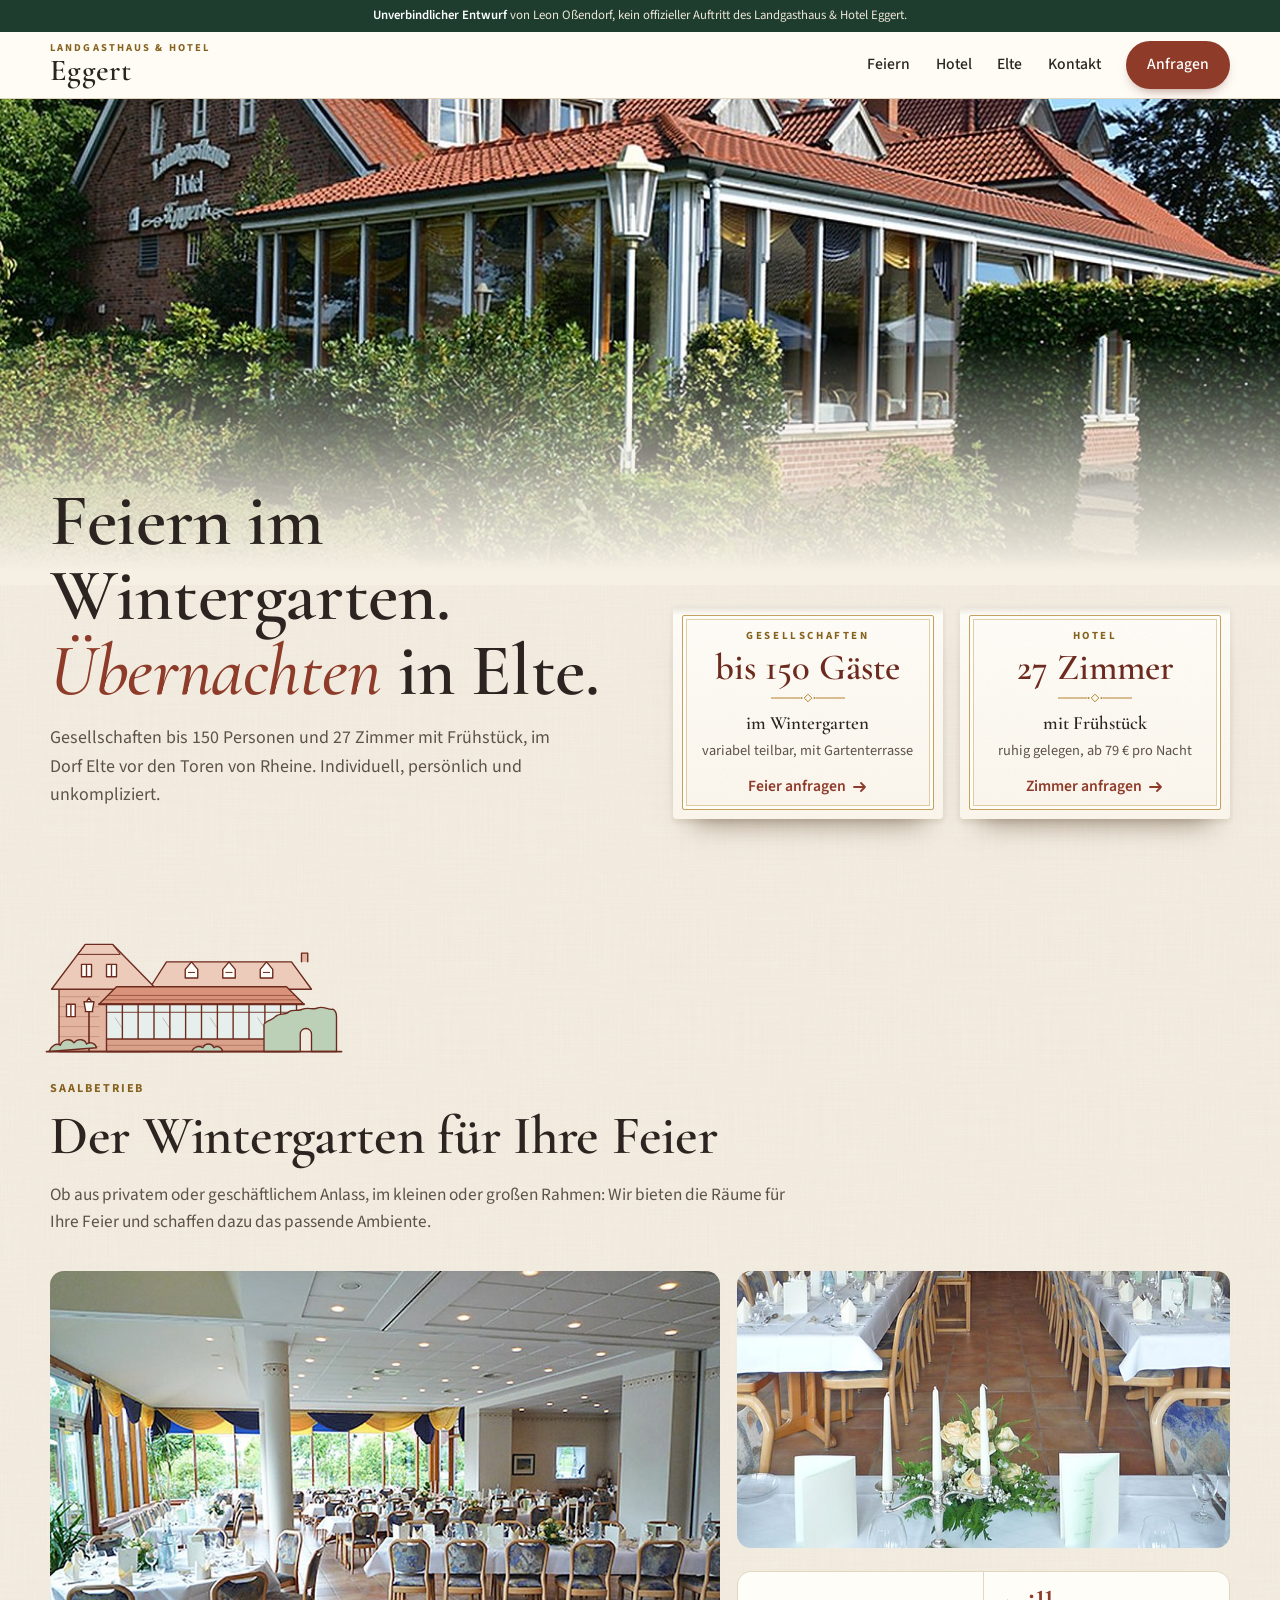
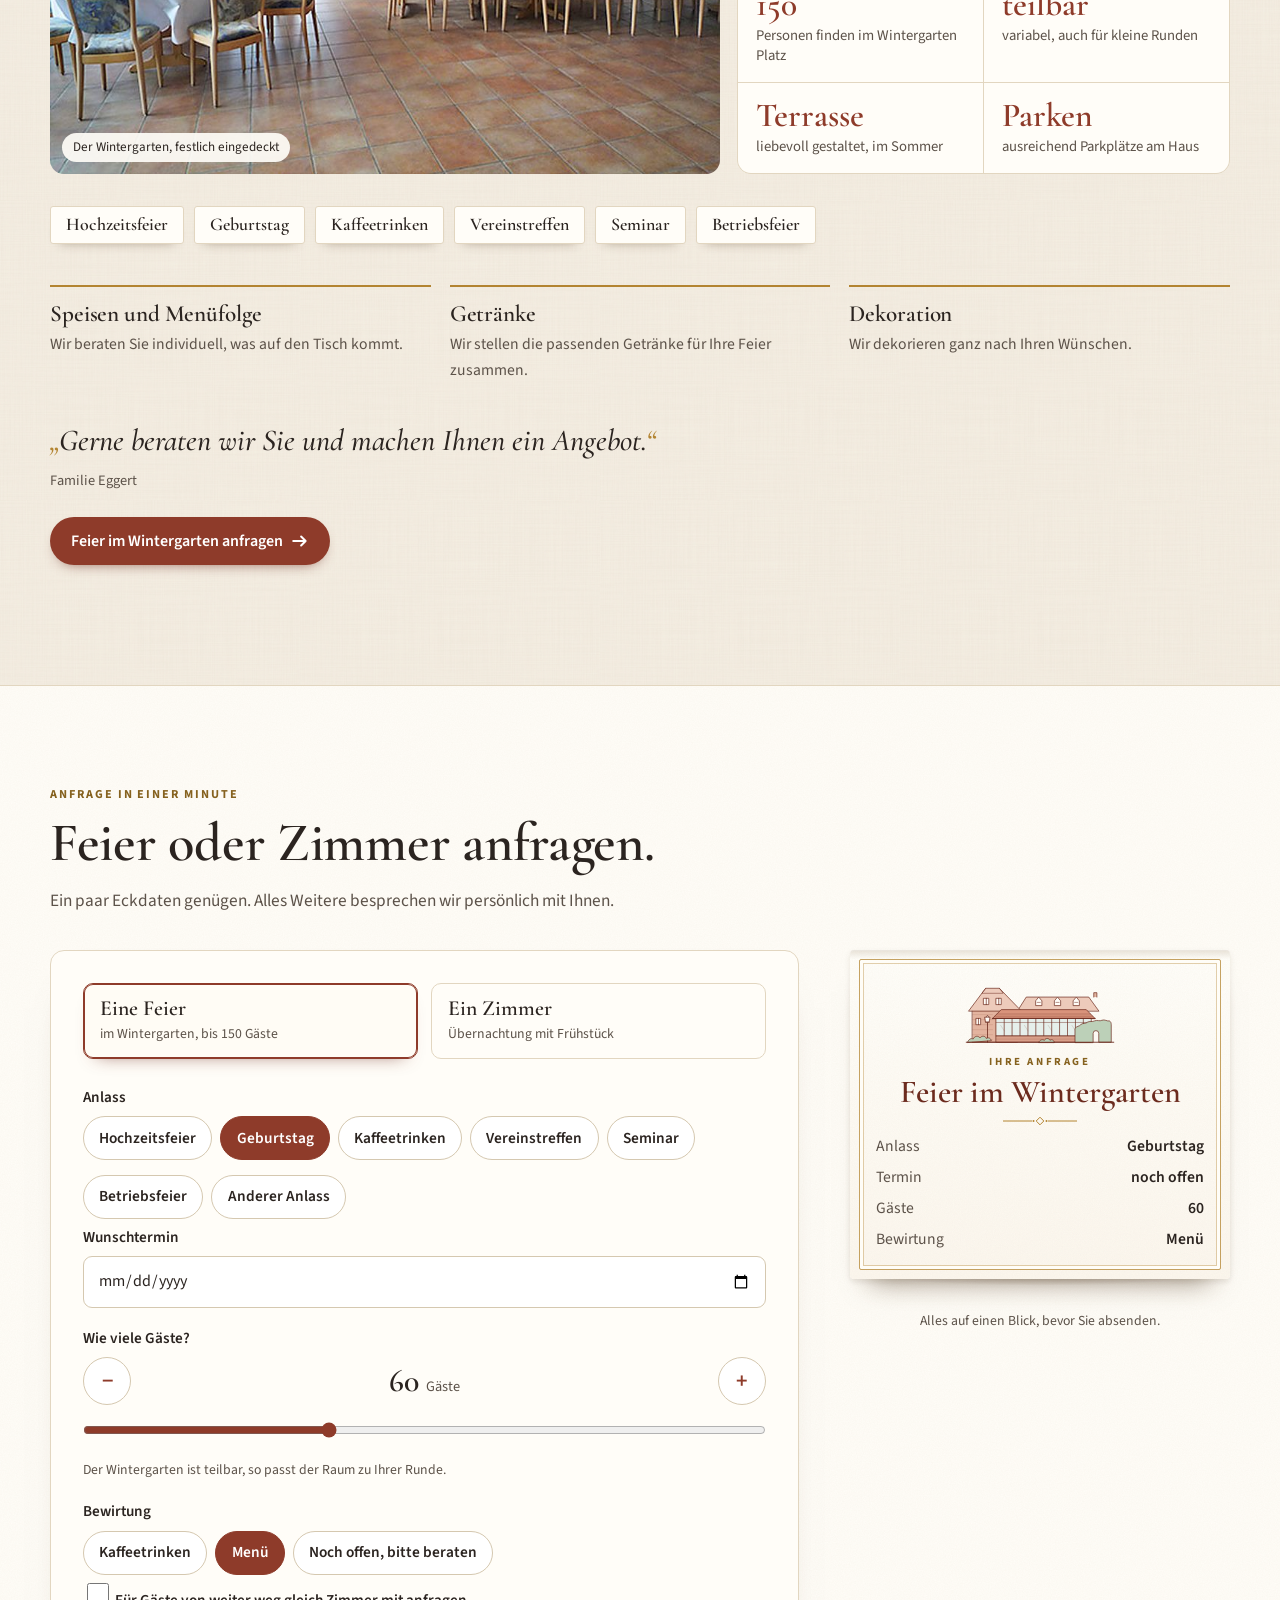
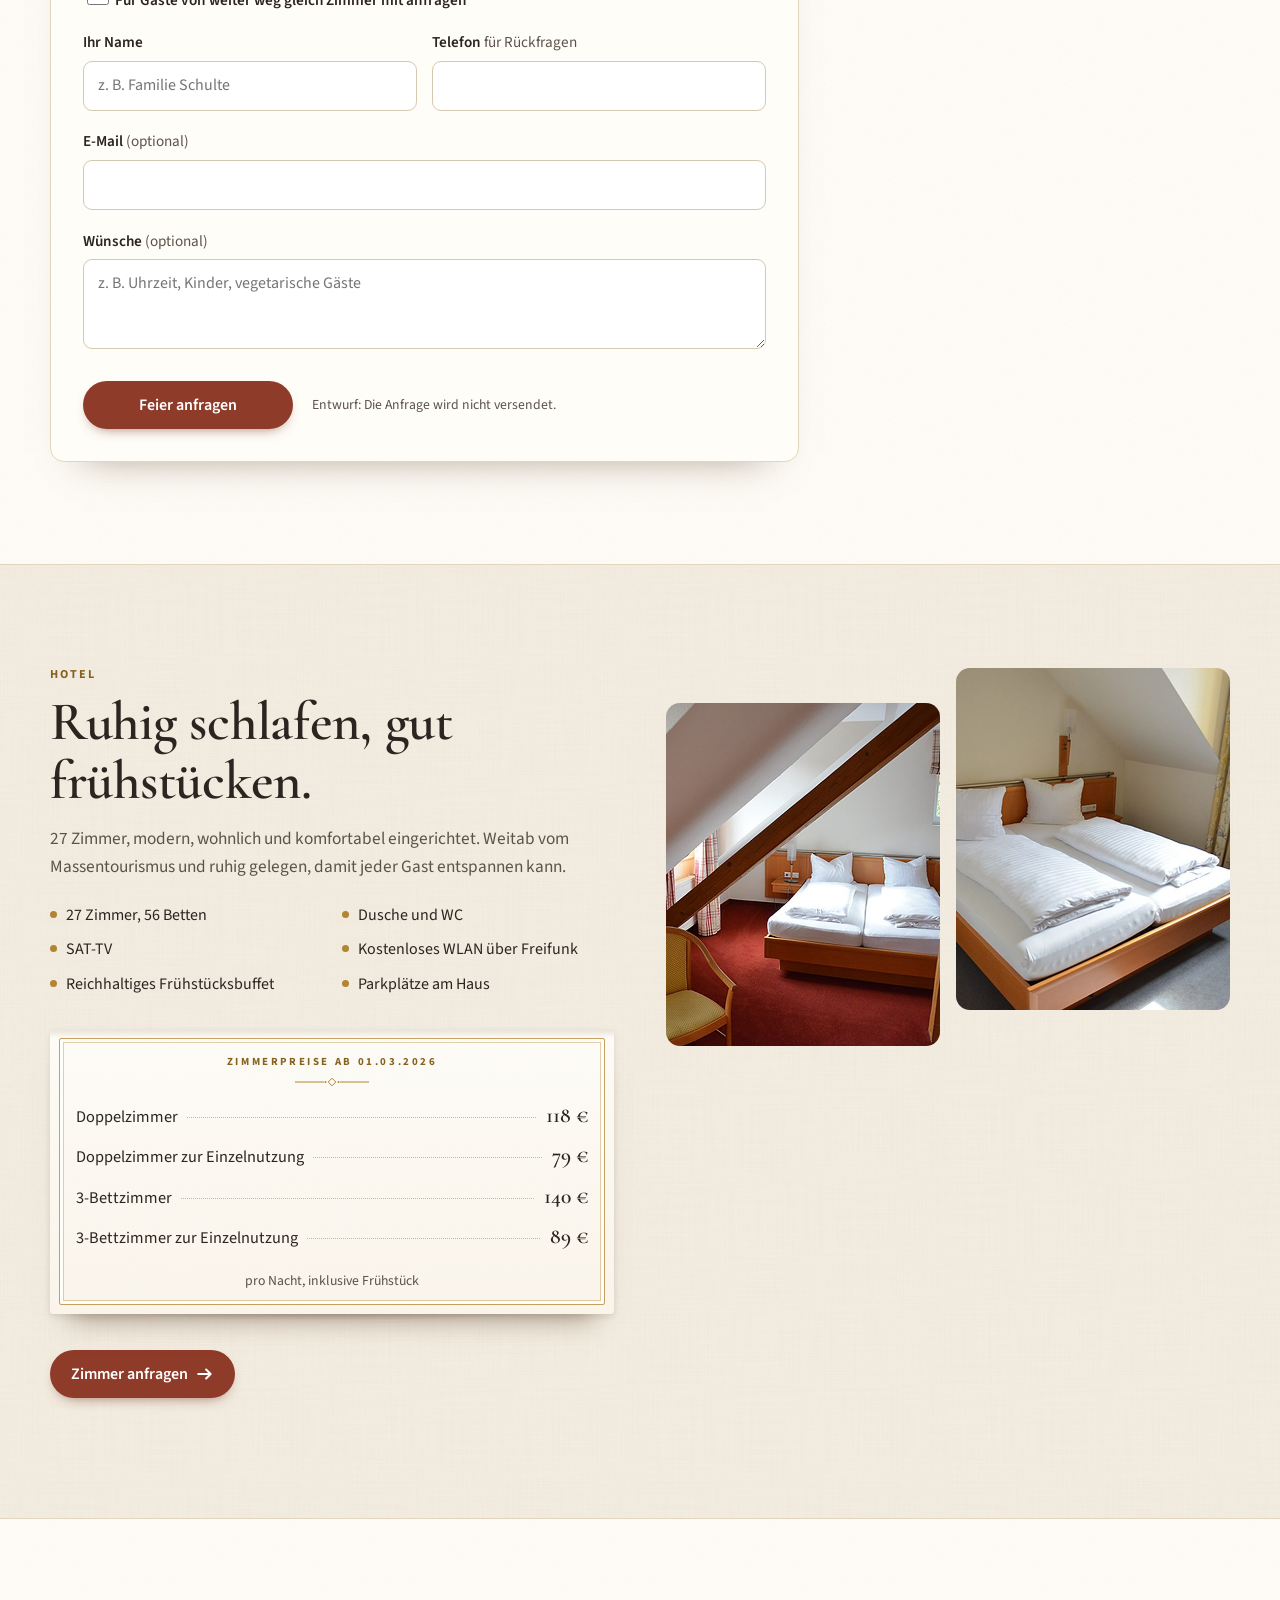
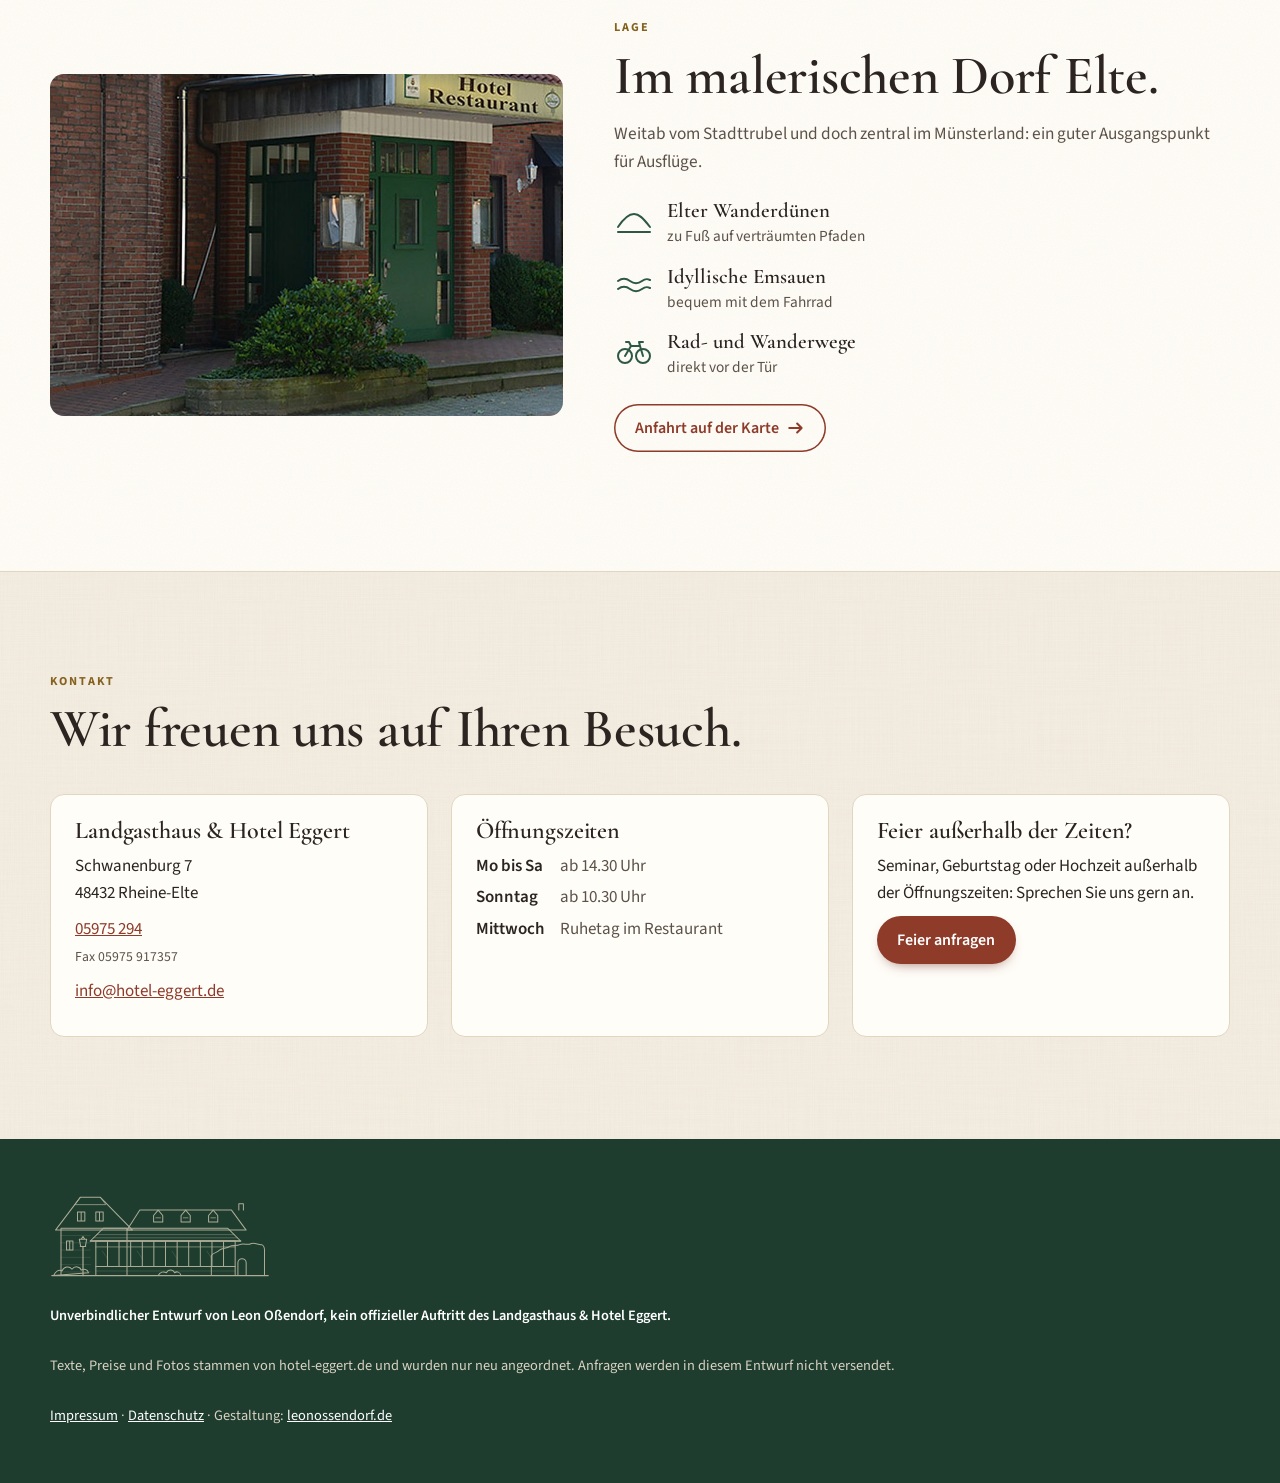
==== commit 03fcae3b: "Leitmotiv Wintergarten statt Tischkarte, Begriffe zurückgenommen Co-Authored-By: Claude Opus 5.5 <no" ====
--- a/index.html
+++ b/index.html
@@ -8,7 +8,6 @@
 <meta name="description" content="Unverbindlicher Entwurf: Feiern im Wintergarten bis 150 Personen und 27 Hotelzimmer mit Frühstück im Landgasthaus & Hotel Eggert in Rheine-Elte.">
 <meta name="theme-color" content="#FFFDF8">
 <link rel="preload" href="fonts/cormorant.woff2" as="font" type="font/woff2" crossorigin>
-<link rel="preload" href="fonts/satisfy.woff2" as="font" type="font/woff2" crossorigin>
 <link rel="stylesheet" href="css/style.css">
 <link rel="icon" href="data:image/svg+xml,%3Csvg xmlns='http://www.w3.org/2000/svg' viewBox='0 0 32 32'%3E%3Crect width='32' height='32' rx='6' fill='%238E3B2A'/%3E%3Ctext x='16' y='23' text-anchor='middle' font-family='Georgia' font-size='20' fill='%23fff'%3EE%3C/text%3E%3C/svg%3E">
 </head>
@@ -49,17 +48,17 @@
       </div>
       <div class="karten">
         <a class="tischkarte" href="#anfrage" data-modus="feier">
-          <span class="reserviert">Reserviert für</span>
-          <span class="name">Ihre Feier</span>
+          <span class="reserviert">Gesellschaften</span>
+          <span class="name">bis 150 Gäste</span>
           <svg class="zier" aria-hidden="true"><use href="#zier"/></svg>
-          <span class="fakt">Wintergarten bis 150 Personen<small>variabel teilbar, mit Gartenterrasse</small></span>
+          <span class="fakt">im Wintergarten<small>variabel teilbar, mit Gartenterrasse</small></span>
           <span class="los">Feier anfragen <svg aria-hidden="true"><use href="#pfeil"/></svg></span>
         </a>
         <a class="tischkarte" href="#anfrage" data-modus="zimmer">
-          <span class="reserviert">Reserviert für</span>
-          <span class="name">Ihre Nacht</span>
+          <span class="reserviert">Hotel</span>
+          <span class="name">27 Zimmer</span>
           <svg class="zier" aria-hidden="true"><use href="#zier"/></svg>
-          <span class="fakt">27 Zimmer mit Frühstück<small>ruhig gelegen, ab 79 € pro Nacht</small></span>
+          <span class="fakt">mit Frühstück<small>ruhig gelegen, ab 79 € pro Nacht</small></span>
           <span class="los">Zimmer anfragen <svg aria-hidden="true"><use href="#pfeil"/></svg></span>
         </a>
       </div>
@@ -69,6 +68,7 @@
   <section class="abschnitt" id="wintergarten" aria-labelledby="wg-titel">
     <div class="wrap">
       <div class="kopfzeile">
+        <img class="zeichnung" src="img/wintergarten.svg" width="240" height="110" alt="Gezeichnete Ansicht des Landgasthaus Eggert mit Wintergarten, Laterne und Hecke">
         <span class="oberzeile">Saalbetrieb</span>
         <h2 id="wg-titel">Der Wintergarten für Ihre Feier</h2>
         <p>Ob aus privatem oder geschäftlichem Anlass, im kleinen oder großen Rahmen: Wir bieten die Räume für Ihre Feier und schaffen dazu das passende Ambiente.</p>
@@ -102,7 +102,7 @@
     <div class="wrap">
       <div class="kopfzeile">
         <span class="oberzeile">Anfrage in einer Minute</span>
-        <h2 id="anfrage-titel">Wir reservieren Ihnen gern einen Platz.</h2>
+        <h2 id="anfrage-titel">Feier oder Zimmer anfragen.</h2>
         <p>Ein paar Eckdaten genügen. Alles Weitere besprechen wir persönlich mit Ihnen.</p>
       </div>
       <div class="anfrage-raster">
@@ -188,16 +188,17 @@
           </div>
         </form>
 
-        <aside class="vorschau" aria-label="Ihre Tischkarte, Vorschau der Anfrage">
+        <aside class="vorschau" aria-label="Ihre Anfrage auf einen Blick">
           <div class="tischkarte">
-            <span class="reserviert" id="v-titel">Reserviert für</span>
-            <span class="name" id="v-name">Ihre Feier</span>
+            <img class="mini" id="v-bild" src="img/wintergarten.svg" width="240" height="110" alt="">
+            <span class="reserviert" id="v-titel">Ihre Anfrage</span>
+            <span class="name" id="v-name">Feier im Wintergarten</span>
             <svg class="zier" aria-hidden="true"><use href="#zier"/></svg>
             <dl id="v-liste"></dl>
             <div class="preis" id="v-preis" hidden><span>Richtwert inkl. Frühstück</span><b id="v-summe">–</b></div>
           </div>
           <div class="tischfuss" aria-hidden="true"></div>
-          <p class="unter">Ihre Tischkarte füllt sich, während Sie tippen.</p>
+          <p class="unter">Alles auf einen Blick, bevor Sie absenden.</p>
         </aside>
       </div>
     </div>
@@ -290,6 +291,7 @@
 
 <footer class="fuss">
   <div class="wrap">
+    <img class="fuss-bild" src="img/wintergarten-hell.svg" width="240" height="110" alt="">
     <p class="entwurf">Unverbindlicher Entwurf von Leon Oßendorf, kein offizieller Auftritt des Landgasthaus &amp; Hotel Eggert.</p>
     <p>Texte, Preise und Fotos stammen von hotel-eggert.de und wurden nur neu angeordnet. Anfragen werden in diesem Entwurf nicht versendet.</p>
     <p><a href="impressum.html">Impressum</a> · <a href="datenschutz.html">Datenschutz</a> · Gestaltung: <a href="https://leonossendorf.de">leonossendorf.de</a></p>
--- a/css/style.css
+++ b/css/style.css
@@ -1,7 +1,6 @@
 @font-face { font-family: "Cormorant"; src: url("../fonts/cormorant.woff2") format("woff2"); font-weight: 300 700; font-display: swap; }
 @font-face { font-family: "Cormorant"; src: url("../fonts/cormorant-italic.woff2") format("woff2"); font-weight: 300 700; font-style: italic; font-display: swap; }
 @font-face { font-family: "Source Sans"; src: url("../fonts/sourcesans.woff2") format("woff2"); font-weight: 200 900; font-display: swap; }
-@font-face { font-family: "Satisfy"; src: url("../fonts/satisfy.woff2") format("woff2"); font-weight: 400; font-display: swap; }
 
 :root {
   --leinen: #F5EFE4;
@@ -91,7 +90,7 @@
 .tischkarte::after { content: ""; position: absolute; inset: 9px; border: 1px solid rgba(179,132,49,.75); box-shadow: inset 0 0 0 3px #FFFDF7, inset 0 0 0 4px rgba(179,132,49,.38); border-radius: 2px; pointer-events: none; }
 a.tischkarte:hover { transform: translateY(-3px); box-shadow: 0 1px 0 rgba(255,255,255,.9) inset, 0 28px 30px -22px rgba(70,45,20,.6), 0 4px 8px rgba(70,45,20,.12); }
 .tischkarte .reserviert { display: block; text-align: center; font: 700 .68rem/1 "Source Sans", sans-serif; letter-spacing: .24em; text-transform: uppercase; color: var(--gold-text); }
-.tischkarte .name { display: block; text-align: center; font: 400 2.3rem/1.15 "Satisfy", cursive; color: var(--klinker-d); margin: .35rem 0 .2rem; }
+.tischkarte .name { display: block; text-align: center; font: 600 2.3rem/1.1 "Cormorant", serif; color: var(--klinker-d); margin: .4rem 0 .3rem; }
 .tischkarte .zier { display: block; width: 74px; height: 10px; margin: 0 auto .55rem; color: var(--gold); }
 .tischkarte .fakt { display: block; text-align: center; font: 600 1.18rem/1.25 "Cormorant", serif; color: var(--tinte); }
 .tischkarte .fakt small { display: block; font: 400 .9rem/1.35 "Source Sans", sans-serif; color: var(--tinte-2); margin-top: .3rem; }
@@ -106,7 +105,7 @@
   .tischkarte { padding: 1.2rem .8rem 1rem; }
   .tischkarte::after { inset: 7px; }
   .tischkarte .reserviert { font-size: .6rem; letter-spacing: .18em; }
-  .tischkarte .name { font-size: 1.85rem; }
+  .tischkarte .name { font-size: 1.55rem; }
   .tischkarte .fakt { font-size: 1.02rem; }
   .hero .tischkarte .fakt small { display: none; }
   .tischkarte .los { font-size: .92rem; margin-top: .6rem; }
@@ -181,7 +180,10 @@
 /* Live-Tischkarte */
 .vorschau { position: sticky; top: 96px; }
 .vorschau .tischkarte { padding: 2.1rem 1.6rem 1.7rem; }
-.vorschau .name { font-size: 2.5rem; min-height: 2.9rem; overflow-wrap: anywhere; }
+.vorschau .name { font-size: 2rem; min-height: 2.3rem; overflow-wrap: anywhere; }
+.vorschau .mini { width: 150px; height: auto; margin: -.4rem auto .7rem; }
+.zeichnung { width: min(300px, 70vw); height: auto; margin: 0 0 1.4rem -6px; }
+.fuss-bild { width: 220px; height: auto; opacity: .7; margin-bottom: .6rem; }
 .vorschau dl { margin: .2rem 0 0; display: grid; grid-template-columns: auto 1fr; gap: .35rem .9rem; font-size: .98rem; }
 .vorschau dt { color: var(--tinte-2); }
 .vorschau dd { margin: 0; font-weight: 600; text-align: right; }
@@ -197,7 +199,7 @@
   .anfrage-raster { grid-template-columns: 1fr; }
   .vorschau { position: static; order: -1; max-width: 420px; }
 }
-@media (max-width: 560px) { .zwei { grid-template-columns: 1fr; gap: 0; } .vorschau .name { font-size: 2.1rem; } }
+@media (max-width: 560px) { .zwei { grid-template-columns: 1fr; gap: 0; } .vorschau .name { font-size: 1.8rem; } }
 
 /* Hotel */
 .hotel { display: grid; grid-template-columns: 1fr 1fr; gap: clamp(1.5rem, 4vw, 3.5rem); align-items: start; }
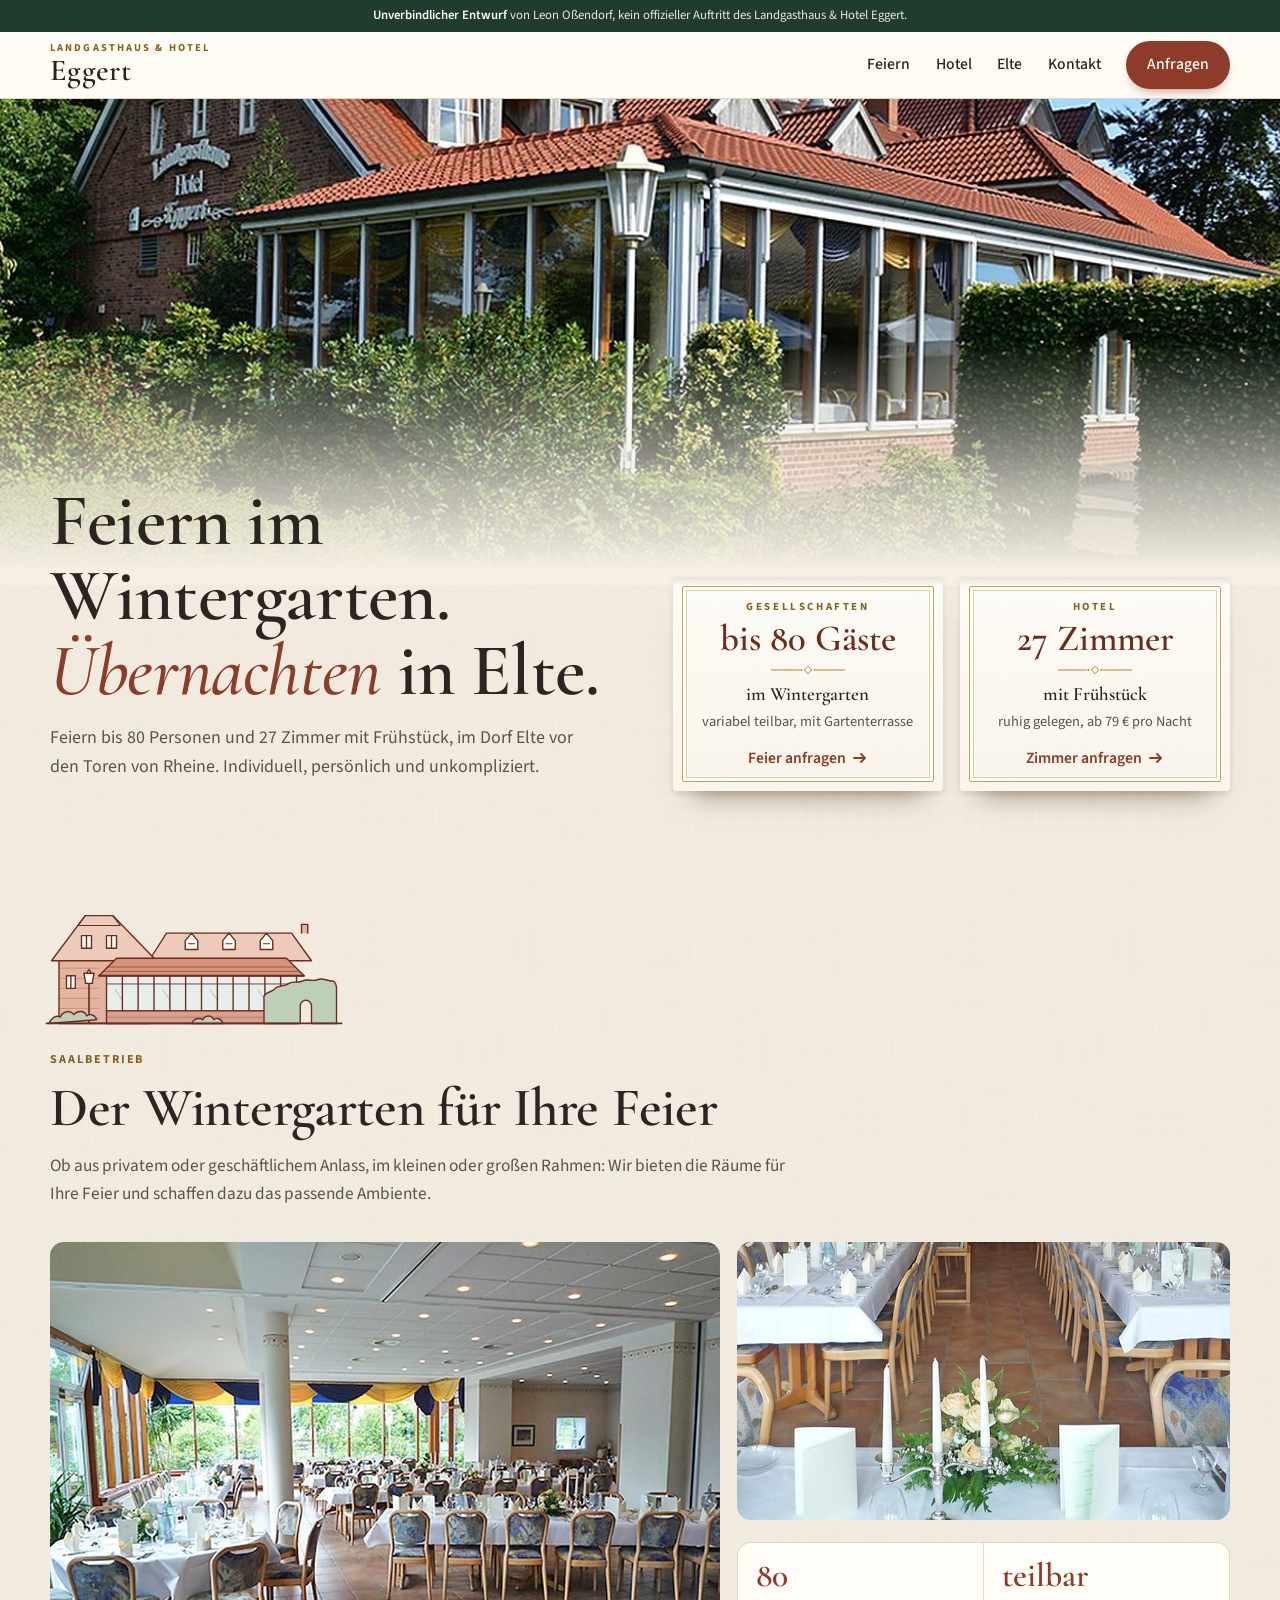
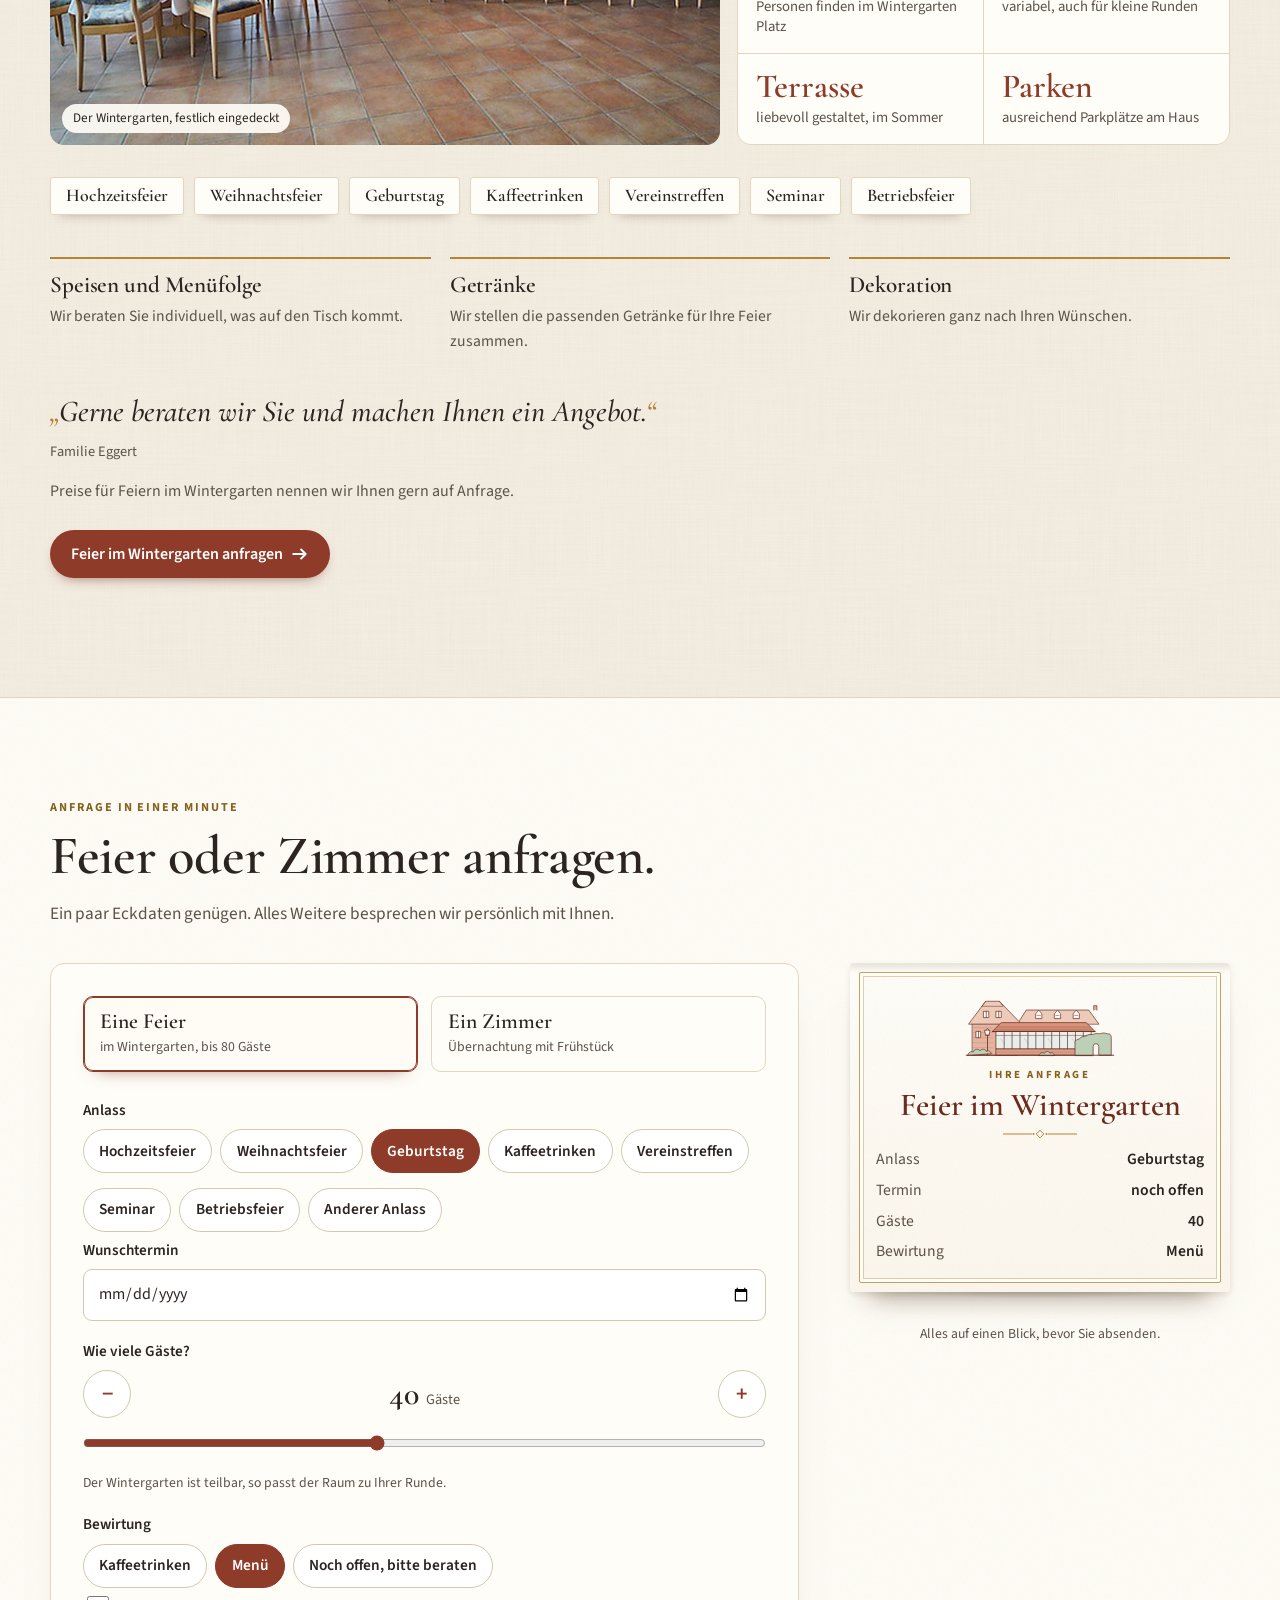
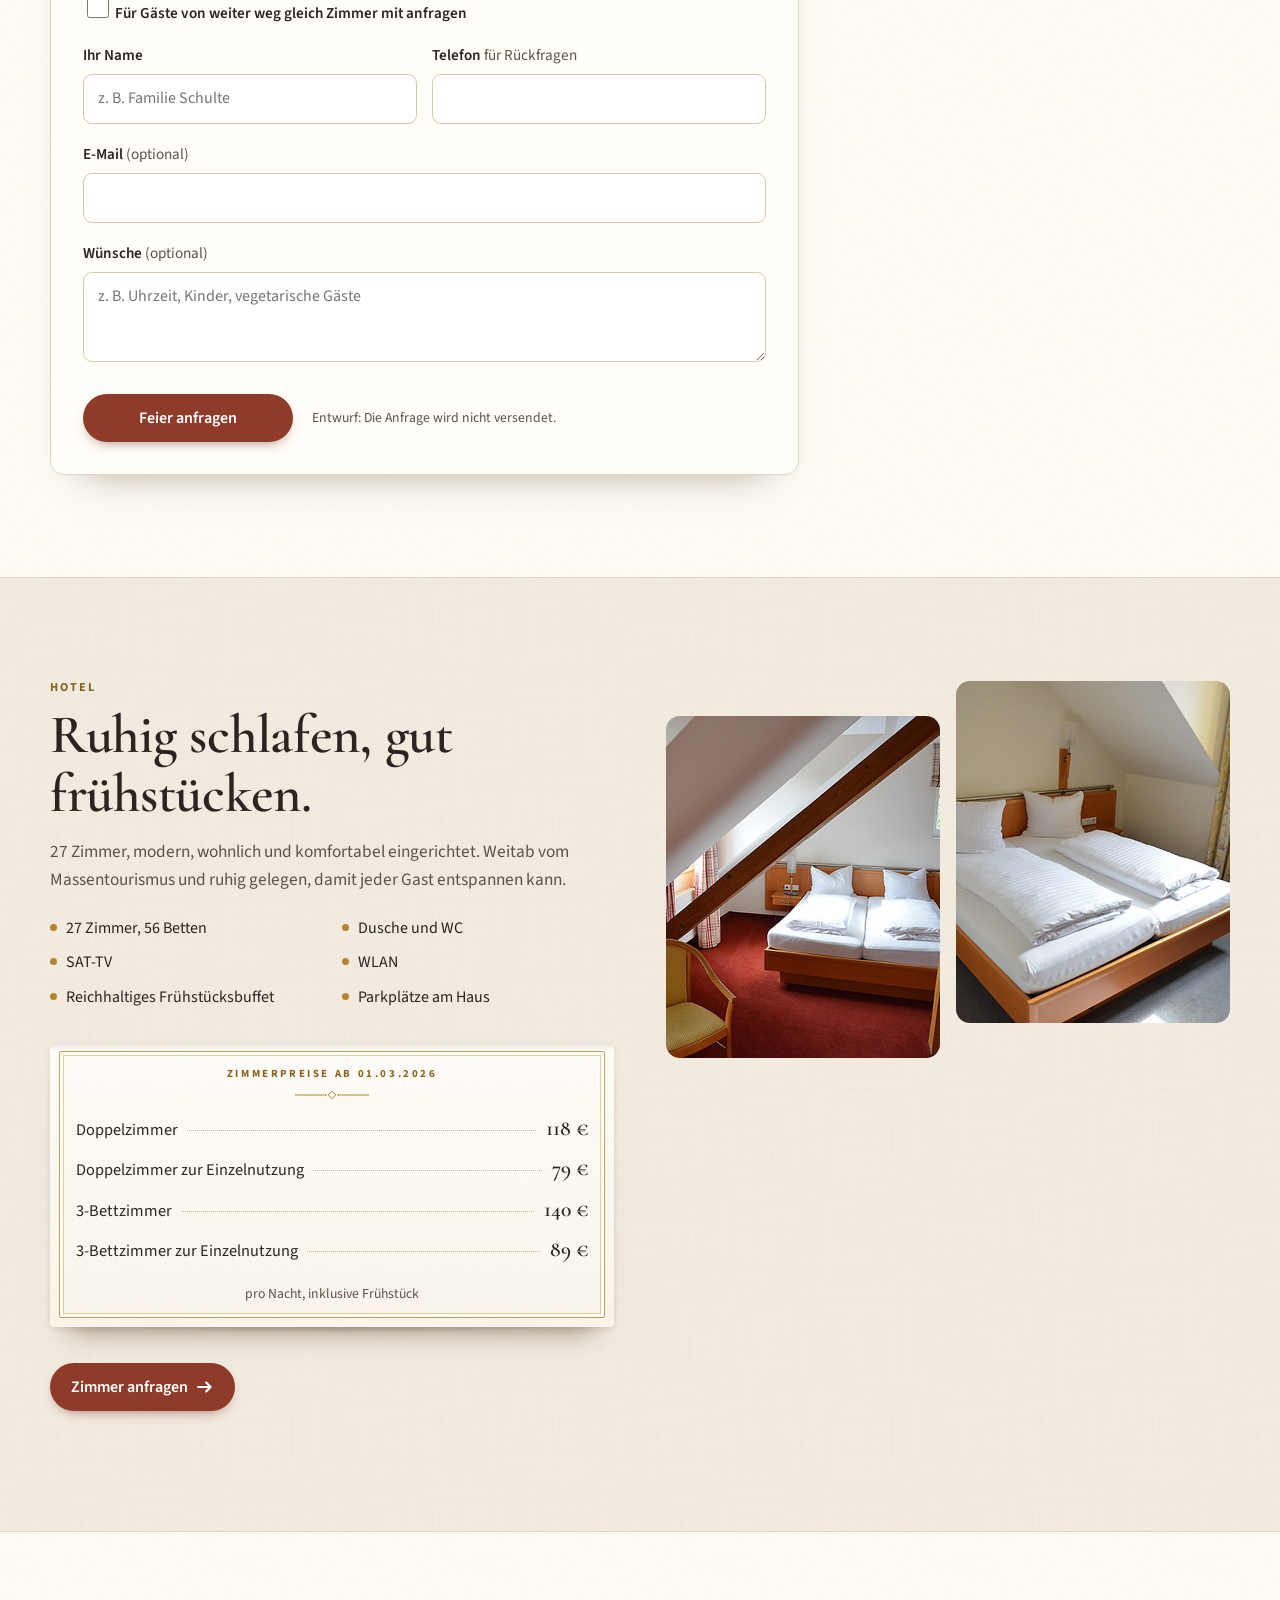
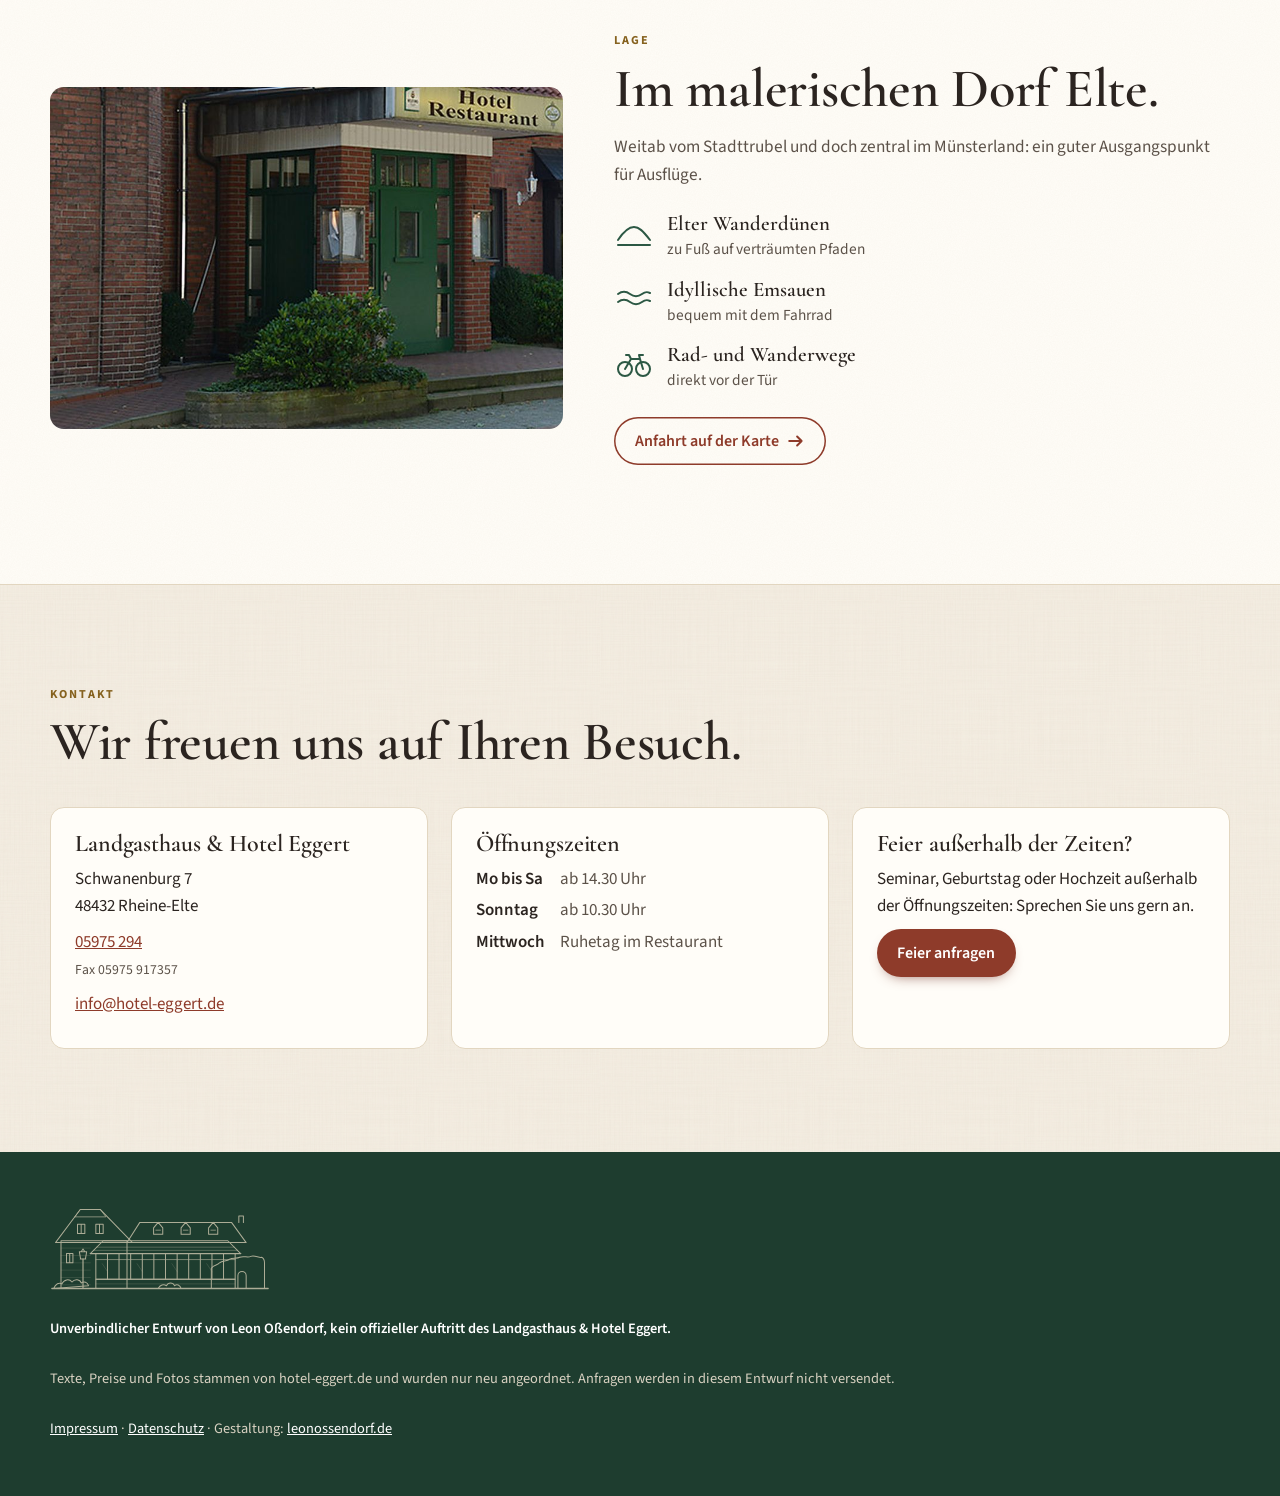
==== commit eb31513c: "Eggert: Saal bis 80 Personen, Saalpreise auf Anfrage, WLAN ohne Freifunk Co-Authored-By: Claude Opus" ====
--- a/index.html
+++ b/index.html
@@ -5,10 +5,10 @@
 <meta name="viewport" content="width=device-width, initial-scale=1">
 <meta name="robots" content="noindex,nofollow">
 <title>Landgasthaus &amp; Hotel Eggert, Elte: Feiern im Wintergarten und Übernachten (Entwurf)</title>
-<meta name="description" content="Unverbindlicher Entwurf: Feiern im Wintergarten bis 150 Personen und 27 Hotelzimmer mit Frühstück im Landgasthaus & Hotel Eggert in Rheine-Elte.">
+<meta name="description" content="Unverbindlicher Entwurf: Feiern im Wintergarten bis 80 Personen und 27 Hotelzimmer mit Frühstück im Landgasthaus & Hotel Eggert in Rheine-Elte.">
 <meta name="theme-color" content="#FFFDF8">
 <link rel="preload" href="fonts/cormorant.woff2" as="font" type="font/woff2" crossorigin>
-<link rel="stylesheet" href="css/style.css">
+<link rel="stylesheet" href="css/style.css?v=20261110">
 <link rel="icon" href="data:image/svg+xml,%3Csvg xmlns='http://www.w3.org/2000/svg' viewBox='0 0 32 32'%3E%3Crect width='32' height='32' rx='6' fill='%238E3B2A'/%3E%3Ctext x='16' y='23' text-anchor='middle' font-family='Georgia' font-size='20' fill='%23fff'%3EE%3C/text%3E%3C/svg%3E">
 </head>
 <body>
@@ -44,12 +44,12 @@
     <div class="wrap hero-inhalt">
       <div class="hero-text">
         <h1 id="hero-titel">Feiern im Wintergarten. <em>Übernachten</em> in Elte.</h1>
-        <p class="lead">Gesellschaften bis 150 Personen und 27 Zimmer mit Frühstück, im Dorf Elte vor den Toren von Rheine. Individuell, persönlich und unkompliziert.</p>
+        <p class="lead">Feiern bis 80 Personen und 27 Zimmer mit Frühstück, im Dorf Elte vor den Toren von Rheine. Individuell, persönlich und unkompliziert.</p>
       </div>
       <div class="karten">
         <a class="tischkarte" href="#anfrage" data-modus="feier">
           <span class="reserviert">Gesellschaften</span>
-          <span class="name">bis 150 Gäste</span>
+          <span class="name">bis 80 Gäste</span>
           <svg class="zier" aria-hidden="true"><use href="#zier"/></svg>
           <span class="fakt">im Wintergarten<small>variabel teilbar, mit Gartenterrasse</small></span>
           <span class="los">Feier anfragen <svg aria-hidden="true"><use href="#pfeil"/></svg></span>
@@ -78,7 +78,7 @@
         <div class="saal-seite">
           <figure class="foto"><img src="img/festtafel.jpg" width="1400" height="474" loading="lazy" alt="Lange Festtafel mit weißen Tischdecken, Kerzen und Blumen"></figure>
           <div class="zahlen">
-            <div><b>150</b><span>Personen finden im Wintergarten Platz</span></div>
+            <div><b>80</b><span>Personen finden im Wintergarten Platz</span></div>
             <div><b>teilbar</b><span>variabel, auch für kleine Runden</span></div>
             <div><b>Terrasse</b><span>liebevoll gestaltet, im Sommer</span></div>
             <div><b>Parken</b><span>ausreichend Parkplätze am Haus</span></div>
@@ -86,7 +86,7 @@
         </div>
       </div>
       <ul class="anlaesse" aria-label="Anlässe">
-        <li>Hochzeitsfeier</li><li>Geburtstag</li><li>Kaffeetrinken</li><li>Vereinstreffen</li><li>Seminar</li><li>Betriebsfeier</li>
+        <li>Hochzeitsfeier</li><li>Weihnachtsfeier</li><li>Geburtstag</li><li>Kaffeetrinken</li><li>Vereinstreffen</li><li>Seminar</li><li>Betriebsfeier</li>
       </ul>
       <div class="beratung">
         <div><h3>Speisen und Menüfolge</h3><p>Wir beraten Sie individuell, was auf den Tisch kommt.</p></div>
@@ -94,6 +94,7 @@
         <div><h3>Dekoration</h3><p>Wir dekorieren ganz nach Ihren Wünschen.</p></div>
       </div>
       <figure class="zitat"><blockquote>Gerne beraten wir Sie und machen Ihnen ein Angebot.</blockquote><figcaption>Familie Eggert</figcaption></figure>
+      <p class="preis-hinweis">Preise für Feiern im Wintergarten nennen wir Ihnen gern auf Anfrage.</p>
       <p style="margin-top:1.6rem"><a class="knopf" href="#anfrage" data-modus="feier">Feier im Wintergarten anfragen <svg aria-hidden="true"><use href="#pfeil"/></svg></a></p>
     </div>
   </section>
@@ -108,7 +109,7 @@
       <div class="anfrage-raster">
         <form class="formular" id="formular" novalidate>
           <div class="umschalter" role="group" aria-label="Was möchten Sie anfragen?">
-            <button type="button" data-modus="feier" aria-pressed="true"><b>Eine Feier</b><span>im Wintergarten, bis 150 Gäste</span></button>
+            <button type="button" data-modus="feier" aria-pressed="true"><b>Eine Feier</b><span>im Wintergarten, bis 80 Gäste</span></button>
             <button type="button" data-modus="zimmer" aria-pressed="false"><b>Ein Zimmer</b><span>Übernachtung mit Frühstück</span></button>
           </div>
 
@@ -116,6 +117,7 @@
             <fieldset class="chips feld">
               <legend>Anlass</legend>
               <label><input type="radio" name="anlass" value="Hochzeitsfeier"><span>Hochzeitsfeier</span></label>
+              <label><input type="radio" name="anlass" value="Weihnachtsfeier"><span>Weihnachtsfeier</span></label>
               <label><input type="radio" name="anlass" value="Geburtstag" checked><span>Geburtstag</span></label>
               <label><input type="radio" name="anlass" value="Kaffeetrinken"><span>Kaffeetrinken</span></label>
               <label><input type="radio" name="anlass" value="Vereinstreffen"><span>Vereinstreffen</span></label>
@@ -131,10 +133,10 @@
               <span class="label" id="gaeste-label">Wie viele Gäste?</span>
               <div class="gaeste">
                 <button type="button" id="weniger" aria-label="Zehn Gäste weniger">−</button>
-                <output id="gaeste-zahl" aria-live="polite" for="gaeste">60 <small>Gäste</small></output>
+                <output id="gaeste-zahl" aria-live="polite" for="gaeste">40 <small>Gäste</small></output>
                 <button type="button" id="mehr" aria-label="Zehn Gäste mehr">+</button>
               </div>
-              <input type="range" id="gaeste" name="gaeste" min="10" max="150" step="5" value="60" aria-labelledby="gaeste-label">
+              <input type="range" id="gaeste" name="gaeste" min="10" max="80" step="5" value="40" aria-labelledby="gaeste-label">
               <p class="tipp" id="gaeste-tipp">Der Wintergarten ist teilbar, so passt der Raum zu Ihrer Runde.</p>
             </div>
             <fieldset class="chips feld">
@@ -214,7 +216,7 @@
           <li>27 Zimmer, 56 Betten</li>
           <li>Dusche und WC</li>
           <li>SAT-TV</li>
-          <li>Kostenloses WLAN über Freifunk</li>
+          <li>WLAN</li>
           <li>Reichhaltiges Frühstücksbuffet</li>
           <li>Parkplätze am Haus</li>
         </ul>
@@ -303,6 +305,6 @@
   <a class="knopf" href="#anfrage" data-modus="feier">Feier oder Zimmer anfragen</a>
 </div>
 
-<script src="js/main.js"></script>
+<script src="js/main.js?v=20261110"></script>
 </body>
 </html>
--- a/css/style.css
+++ b/css/style.css
@@ -140,6 +140,7 @@
 .zitat blockquote::before { content: "„"; color: var(--gold); }
 .zitat blockquote::after { content: "“"; color: var(--gold); }
 .zitat figcaption { font-size: .9rem; color: var(--tinte-2); margin-top: .5rem; }
+.preis-hinweis { margin: 1rem 0 0; color: var(--tinte-2); font-size: 1rem; }
 @media (max-width: 900px) { .saal { grid-template-columns: 1fr; } .beratung { grid-template-columns: 1fr; gap: 1rem; } }
 
 /* Anfrage */
